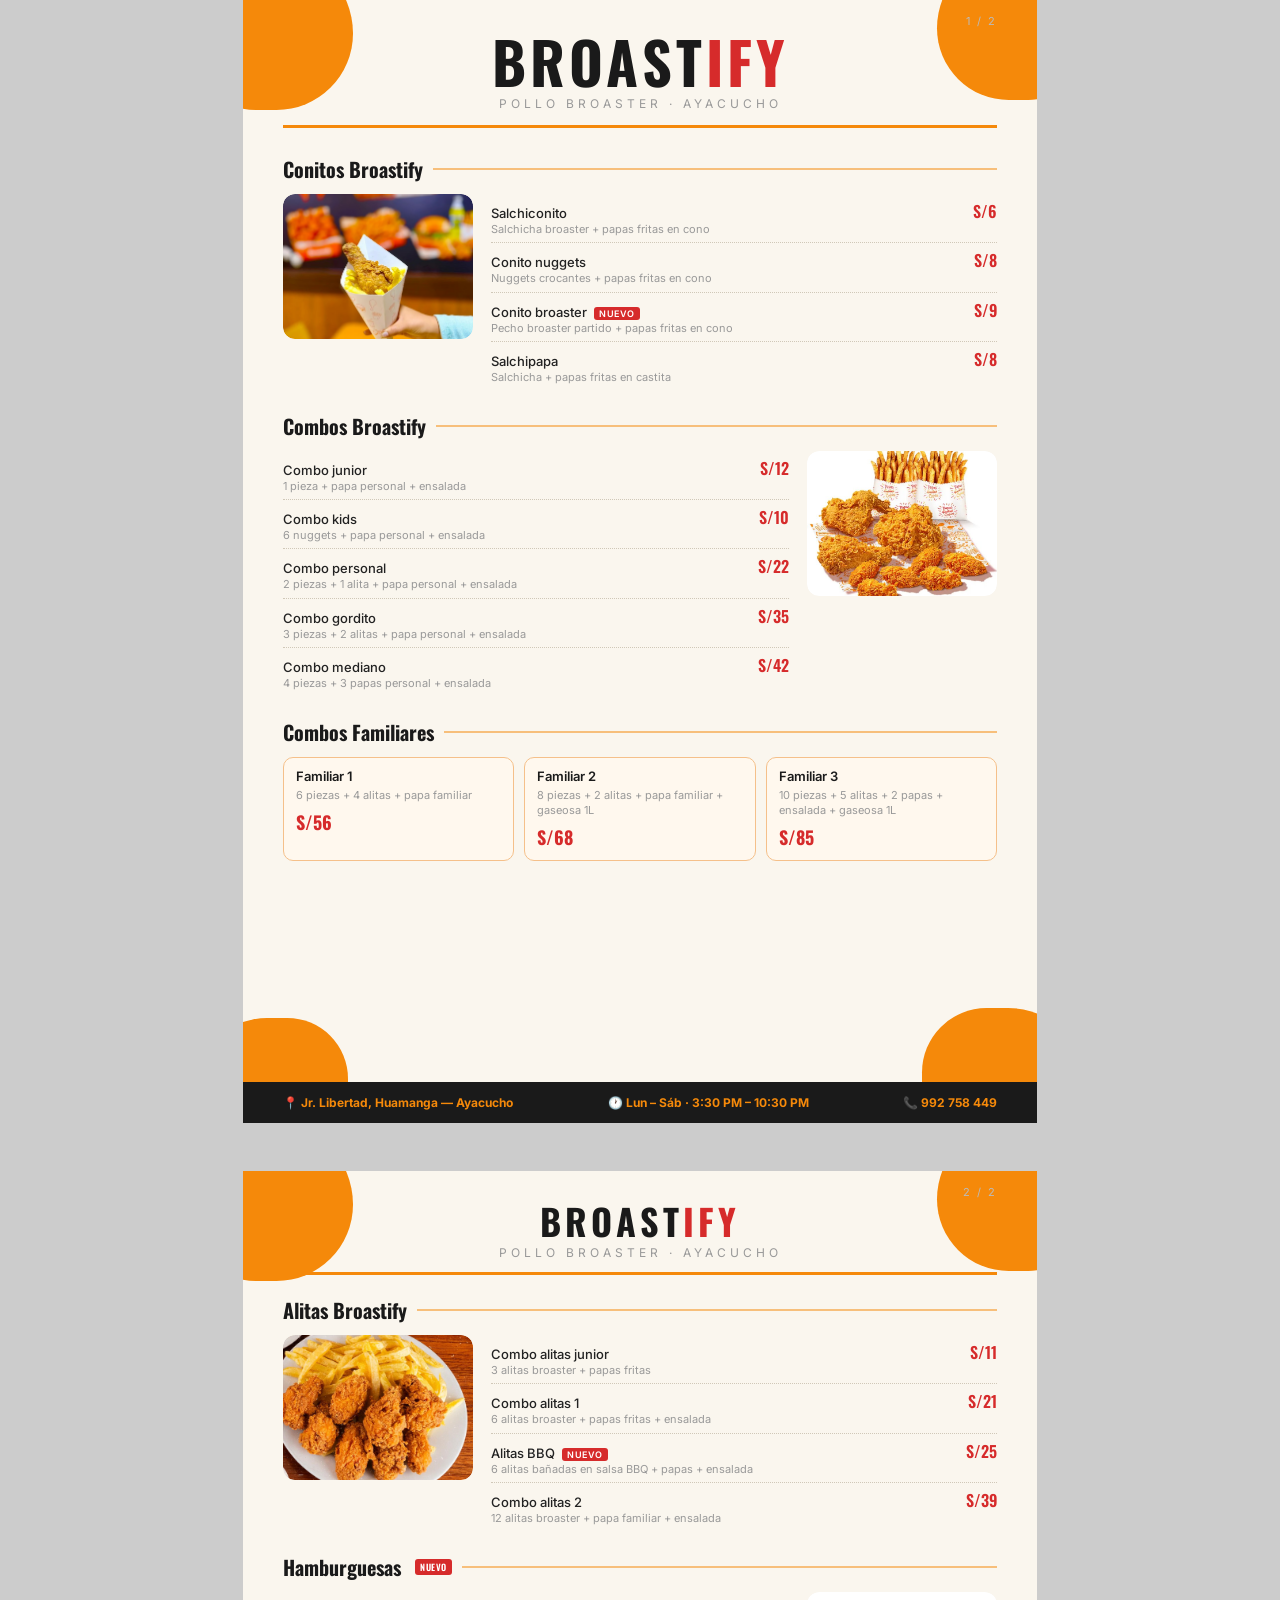
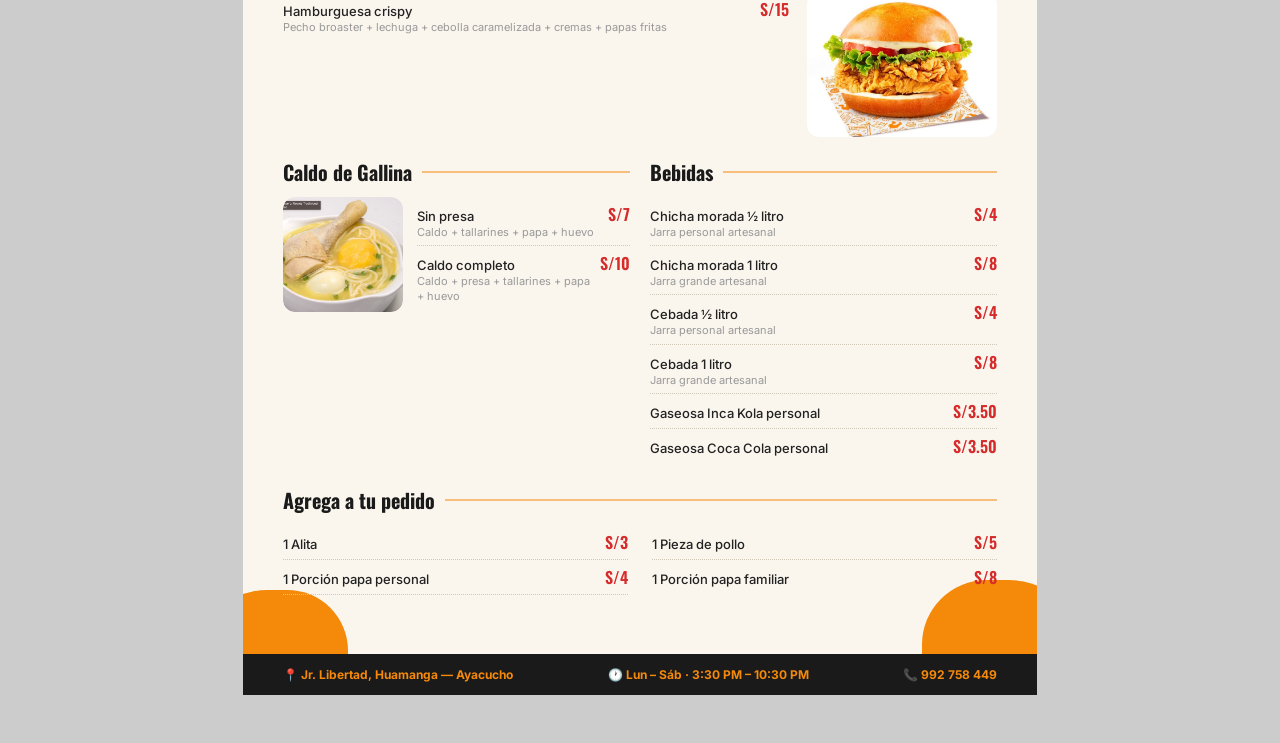
==== index.html @ 9da448c3 "first commit" ====
<!DOCTYPE html>
<html lang="es">
<head>
<meta charset="UTF-8">
<title>Carta Broastify</title>
<link href="https://fonts.googleapis.com/css2?family=Oswald:wght@600;700&family=Inter:wght@400;500;600&display=swap" rel="stylesheet">
<style>
  * { margin: 0; padding: 0; box-sizing: border-box; }
  body { background: #ccc; font-family: 'Inter', sans-serif; }
  .page { width: 794px; min-height: 1123px; margin: 0 auto 48px; background: #faf6ee; position: relative; overflow: hidden; page-break-after: always; }
  .blob { position: absolute; background: #F5890A; z-index: 0; }
  .blob-tl { top: -50px; left: -50px; width: 160px; height: 160px; border-radius: 40% 60% 55% 45%; }
  .blob-tr { top: -50px; right: -50px; width: 150px; height: 150px; border-radius: 60% 40% 45% 55%; }
  .blob-bl { bottom: -50px; left: -50px; width: 155px; height: 155px; border-radius: 55% 45% 40% 60%; }
  .blob-br { bottom: -50px; right: -50px; width: 165px; height: 165px; border-radius: 45% 55% 60% 40%; }
  .content { position: relative; z-index: 1; padding: 32px 40px 80px; }
  .header { text-align: center; margin-bottom: 26px; padding-bottom: 14px; border-bottom: 3px solid #F5890A; }
  .logo { font-family: 'Oswald', sans-serif; font-size: 58px; font-weight: 700; color: #1a1a1a; letter-spacing: 4px; line-height: 1; }
  .logo span { color: #D62B2B; }
  .tagline { font-size: 12px; color: #999; letter-spacing: 4px; text-transform: uppercase; margin-top: 6px; }
  .section-block { margin-bottom: 20px; }
  .section-title { font-family: 'Oswald', sans-serif; font-size: 20px; font-weight: 700; color: #1a1a1a; margin-bottom: 10px; display: flex; align-items: center; gap: 10px; }
  .section-title::after { content: ''; flex: 1; height: 2px; background: #F5890A; opacity: 0.5; }
  .section-inner { display: flex; gap: 18px; align-items: flex-start; }
  .section-inner.reverse { flex-direction: row-reverse; }
  .photo-box { width: 190px; flex-shrink: 0; height: 145px; border-radius: 12px; overflow: hidden; }
  .photo-box img { width: 100%; height: 100%; object-fit: cover; border-radius: 12px; }
  .items-list { flex: 1; }
  .item { display: flex; justify-content: space-between; align-items: baseline; padding: 5px 0; border-bottom: 1px dotted #d0c8b8; gap: 8px; }
  .item:last-child { border-bottom: none; }
  .item-info { flex: 1; }
  .item-name { font-size: 13px; font-weight: 500; color: #222; }
  .item-desc { font-size: 11px; color: #999; margin-top: 1px; line-height: 1.4; }
  .item-price { font-family: 'Oswald', sans-serif; font-size: 16px; font-weight: 600; color: #D62B2B; white-space: nowrap; }
  .badge { background: #D62B2B; color: #fff; font-size: 9px; font-weight: 600; padding: 1px 5px; border-radius: 3px; letter-spacing: 0.5px; vertical-align: middle; margin-left: 4px; }
  .fam-grid { display: grid; grid-template-columns: 1fr 1fr 1fr; gap: 10px; margin-top: 4px; }
  .fam-card { background: #fff8ee; border: 1.5px solid #f5c08a; border-radius: 10px; padding: 10px 12px; }
  .fam-card .item-name { font-size: 13px; font-weight: 600; color: #1a1a1a; }
  .fam-card .item-desc { font-size: 11px; color: #999; margin: 4px 0 6px; line-height: 1.4; }
  .fam-card .item-price { font-family: 'Oswald', sans-serif; font-size: 18px; font-weight: 700; color: #D62B2B; }
  .two-col { display: grid; grid-template-columns: 1fr 1fr; gap: 20px; margin-bottom: 22px; }
  .extras-grid { display: grid; grid-template-columns: repeat(2, 1fr); gap: 0 24px; }
  .footer { position: absolute; bottom: 0; left: 0; right: 0; background: #1a1a1a; padding: 13px 40px; display: flex; justify-content: space-between; align-items: center; z-index: 2; }
  .footer span { font-size: 12px; color: #aaa; }
  .footer strong { color: #F5890A; }
  .page-num { position: absolute; top: 14px; right: 40px; font-size: 11px; color: #bbb; letter-spacing: 2px; z-index: 2; }
  .mini-header { text-align: center; margin-bottom: 20px; padding-bottom: 12px; border-bottom: 3px solid #F5890A; }
  .mini-header .logo { font-size: 36px; }
  @media print {
    body { background: none; }
    .page { margin: 0; page-break-after: always; -webkit-print-color-adjust: exact; print-color-adjust: exact; }
  }
</style>
</head>
<body>

<!-- PÁGINA 1 -->
<div class="page">
  <div class="blob blob-tl"></div><div class="blob blob-tr"></div>
  <div class="blob blob-bl"></div><div class="blob blob-br"></div>
  <div class="page-num">1 / 2</div>
  <div class="content">
    <div class="header">
      <div class="logo">BROAST<span>IFY</span></div>
      <div class="tagline">Pollo broaster · Ayacucho</div>
    </div>

    <!-- Conitos -->
    <div class="section-block">
      <div class="section-title">Conitos Broastify</div>
      <div class="section-inner">
        <div class="photo-box"><img src="[data-uri]" alt="Conito broaster"></div>
        <div class="items-list">
          <div class="item"><div class="item-info"><div class="item-name">Salchiconito</div><div class="item-desc">Salchicha broaster + papas fritas en cono</div></div><div class="item-price">S/6</div></div>
          <div class="item"><div class="item-info"><div class="item-name">Conito nuggets</div><div class="item-desc">Nuggets crocantes + papas fritas en cono</div></div><div class="item-price">S/8</div></div>
          <div class="item"><div class="item-info"><div class="item-name">Conito broaster <span class="badge">NUEVO</span></div><div class="item-desc">Pecho broaster partido + papas fritas en cono</div></div><div class="item-price">S/9</div></div>
          <div class="item"><div class="item-info"><div class="item-name">Salchipapa</div><div class="item-desc">Salchicha + papas fritas en castita</div></div><div class="item-price">S/8</div></div>
        </div>
      </div>
    </div>

    <!-- Combos -->
    <div class="section-block">
      <div class="section-title">Combos Broastify</div>
      <div class="section-inner reverse">
        <div class="photo-box"><img src="[data-uri]" alt="Combos broastify"></div>
        <div class="items-list">
          <div class="item"><div class="item-info"><div class="item-name">Combo junior</div><div class="item-desc">1 pieza + papa personal + ensalada</div></div><div class="item-price">S/12</div></div>
          <div class="item"><div class="item-info"><div class="item-name">Combo kids</div><div class="item-desc">6 nuggets + papa personal + ensalada</div></div><div class="item-price">S/10</div></div>
          <div class="item"><div class="item-info"><div class="item-name">Combo personal</div><div class="item-desc">2 piezas + 1 alita + papa personal + ensalada</div></div><div class="item-price">S/22</div></div>
          <div class="item"><div class="item-info"><div class="item-name">Combo gordito</div><div class="item-desc">3 piezas + 2 alitas + papa personal + ensalada</div></div><div class="item-price">S/35</div></div>
          <div class="item"><div class="item-info"><div class="item-name">Combo mediano</div><div class="item-desc">4 piezas + 3 papas personal + ensalada</div></div><div class="item-price">S/42</div></div>
        </div>
      </div>
    </div>

    <!-- Familiares -->
    <div class="section-block">
      <div class="section-title">Combos Familiares</div>
      <div class="fam-grid">
        <div class="fam-card"><div class="item-name">Familiar 1</div><div class="item-desc">6 piezas + 4 alitas + papa familiar</div><div class="item-price">S/56</div></div>
        <div class="fam-card"><div class="item-name">Familiar 2</div><div class="item-desc">8 piezas + 2 alitas + papa familiar + gaseosa 1L</div><div class="item-price">S/68</div></div>
        <div class="fam-card"><div class="item-name">Familiar 3</div><div class="item-desc">10 piezas + 5 alitas + 2 papas + ensalada + gaseosa 1L</div><div class="item-price">S/85</div></div>
      </div>
    </div>

  </div>
  <div class="footer">
    <span>📍 <strong>Jr. Libertad, Huamanga — Ayacucho</strong></span>
    <span>🕐 <strong>Lun – Sáb · 3:30 PM – 10:30 PM</strong></span>
    <span>📞 <strong>992 758 449</strong></span>
  </div>
</div>

<!-- PÁGINA 2 -->
<div class="page">
  <div class="blob blob-tl"></div><div class="blob blob-tr"></div>
  <div class="blob blob-bl"></div><div class="blob blob-br"></div>
  <div class="page-num">2 / 2</div>
  <div class="content">
    <div class="mini-header">
      <div class="logo">BROAST<span>IFY</span></div>
      <div class="tagline">Pollo broaster · Ayacucho</div>
    </div>

    <!-- Alitas -->
    <div class="section-block">
      <div class="section-title">Alitas Broastify</div>
      <div class="section-inner">
        <div class="photo-box"><img src="[data-uri]" alt="Alitas broastify"></div>
        <div class="items-list">
          <div class="item"><div class="item-info"><div class="item-name">Combo alitas junior</div><div class="item-desc">3 alitas broaster + papas fritas</div></div><div class="item-price">S/11</div></div>
          <div class="item"><div class="item-info"><div class="item-name">Combo alitas 1</div><div class="item-desc">6 alitas broaster + papas fritas + ensalada</div></div><div class="item-price">S/21</div></div>
          <div class="item"><div class="item-info"><div class="item-name">Alitas BBQ <span class="badge">NUEVO</span></div><div class="item-desc">6 alitas bañadas en salsa BBQ + papas + ensalada</div></div><div class="item-price">S/25</div></div>
          <div class="item"><div class="item-info"><div class="item-name">Combo alitas 2</div><div class="item-desc">12 alitas broaster + papa familiar + ensalada</div></div><div class="item-price">S/39</div></div>
        </div>
      </div>
    </div>

    <!-- Hamburguesa -->
    <div class="section-block">
      <div class="section-title">Hamburguesas <span class="badge">NUEVO</span></div>
      <div class="section-inner reverse">
        <div class="photo-box"><img src="[data-uri]" alt="Hamburguesa crispy"></div>
        <div class="items-list">
          <div class="item"><div class="item-info"><div class="item-name">Hamburguesa crispy</div><div class="item-desc">Pecho broaster + lechuga + cebolla caramelizada + cremas + papas fritas</div></div><div class="item-price">S/15</div></div>
        </div>
      </div>
    </div>

    <!-- Caldo y Bebidas -->
    <div class="two-col">
      <div>
        <div class="section-title">Caldo de Gallina</div>
        <div class="section-inner" style="gap:14px;">
          <div class="photo-box" style="width:120px; height:115px;"><img src="[data-uri]" alt="Caldo de gallina"></div>
          <div class="items-list">
            <div class="item"><div class="item-info"><div class="item-name">Sin presa</div><div class="item-desc">Caldo + tallarines + papa + huevo</div></div><div class="item-price">S/7</div></div>
            <div class="item"><div class="item-info"><div class="item-name">Caldo completo</div><div class="item-desc">Caldo + presa + tallarines + papa + huevo</div></div><div class="item-price">S/10</div></div>
          </div>
        </div>
      </div>
      <div>
        <div class="section-title">Bebidas</div>
        <div class="item"><div class="item-info"><div class="item-name">Chicha morada ½ litro</div><div class="item-desc">Jarra personal artesanal</div></div><div class="item-price">S/4</div></div>
        <div class="item"><div class="item-info"><div class="item-name">Chicha morada 1 litro</div><div class="item-desc">Jarra grande artesanal</div></div><div class="item-price">S/8</div></div>
        <div class="item"><div class="item-info"><div class="item-name">Cebada ½ litro</div><div class="item-desc">Jarra personal artesanal</div></div><div class="item-price">S/4</div></div>
        <div class="item"><div class="item-info"><div class="item-name">Cebada 1 litro</div><div class="item-desc">Jarra grande artesanal</div></div><div class="item-price">S/8</div></div>
        <div class="item"><div class="item-info"><div class="item-name">Gaseosa Inca Kola personal</div></div><div class="item-price">S/3.50</div></div>
        <div class="item"><div class="item-info"><div class="item-name">Gaseosa Coca Cola personal</div></div><div class="item-price">S/3.50</div></div>
      </div>
    </div>

    <!-- Agrega a tu pedido -->
    <div class="section-block">
      <div class="section-title">Agrega a tu pedido</div>
      <div class="extras-grid">
        <div class="item"><div class="item-info"><div class="item-name">1 Alita</div></div><div class="item-price">S/3</div></div>
        <div class="item"><div class="item-info"><div class="item-name">1 Pieza de pollo</div></div><div class="item-price">S/5</div></div>
        <div class="item"><div class="item-info"><div class="item-name">1 Porción papa personal</div></div><div class="item-price">S/4</div></div>
        <div class="item"><div class="item-info"><div class="item-name">1 Porción papa familiar</div></div><div class="item-price">S/8</div></div>
      </div>
    </div>

  </div>
  <div class="footer">
    <span>📍 <strong>Jr. Libertad, Huamanga — Ayacucho</strong></span>
    <span>🕐 <strong>Lun – Sáb · 3:30 PM – 10:30 PM</strong></span>
    <span>📞 <strong>992 758 449</strong></span>
  </div>
</div>

</body>
</html>
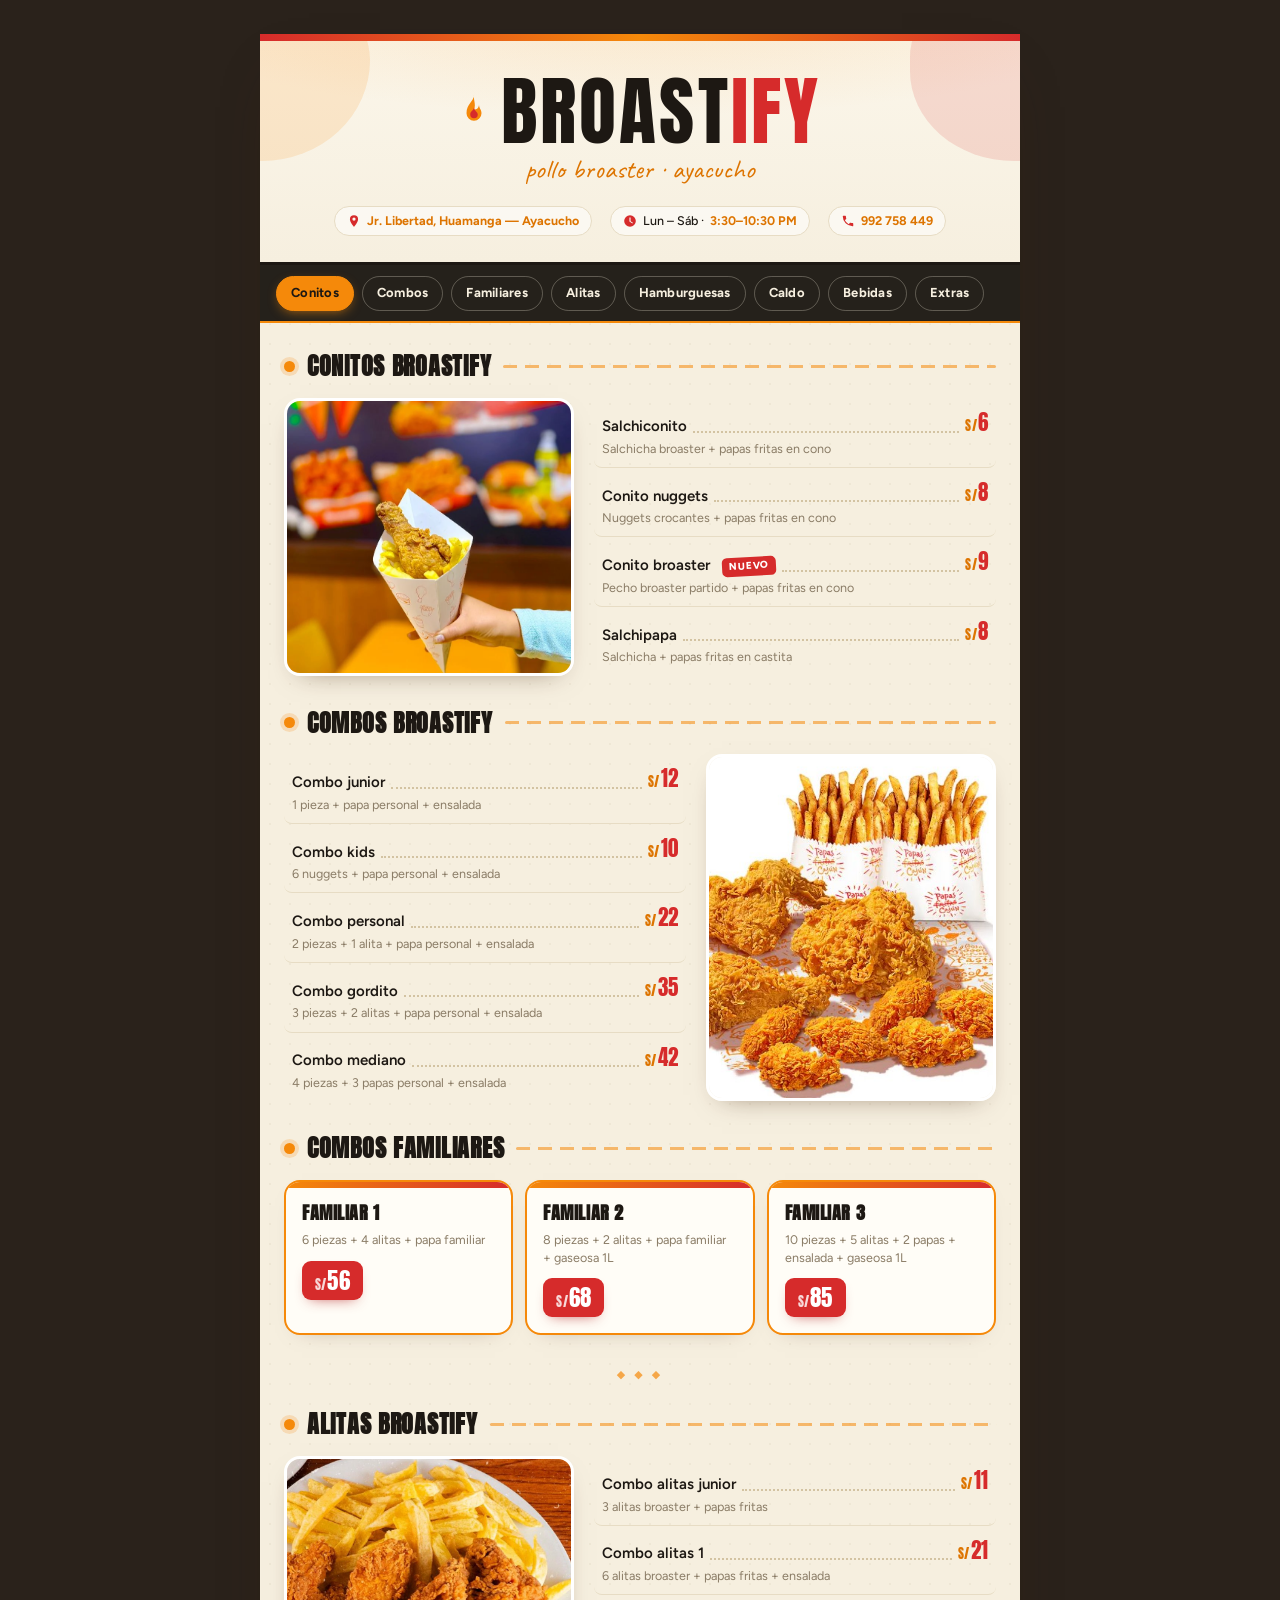
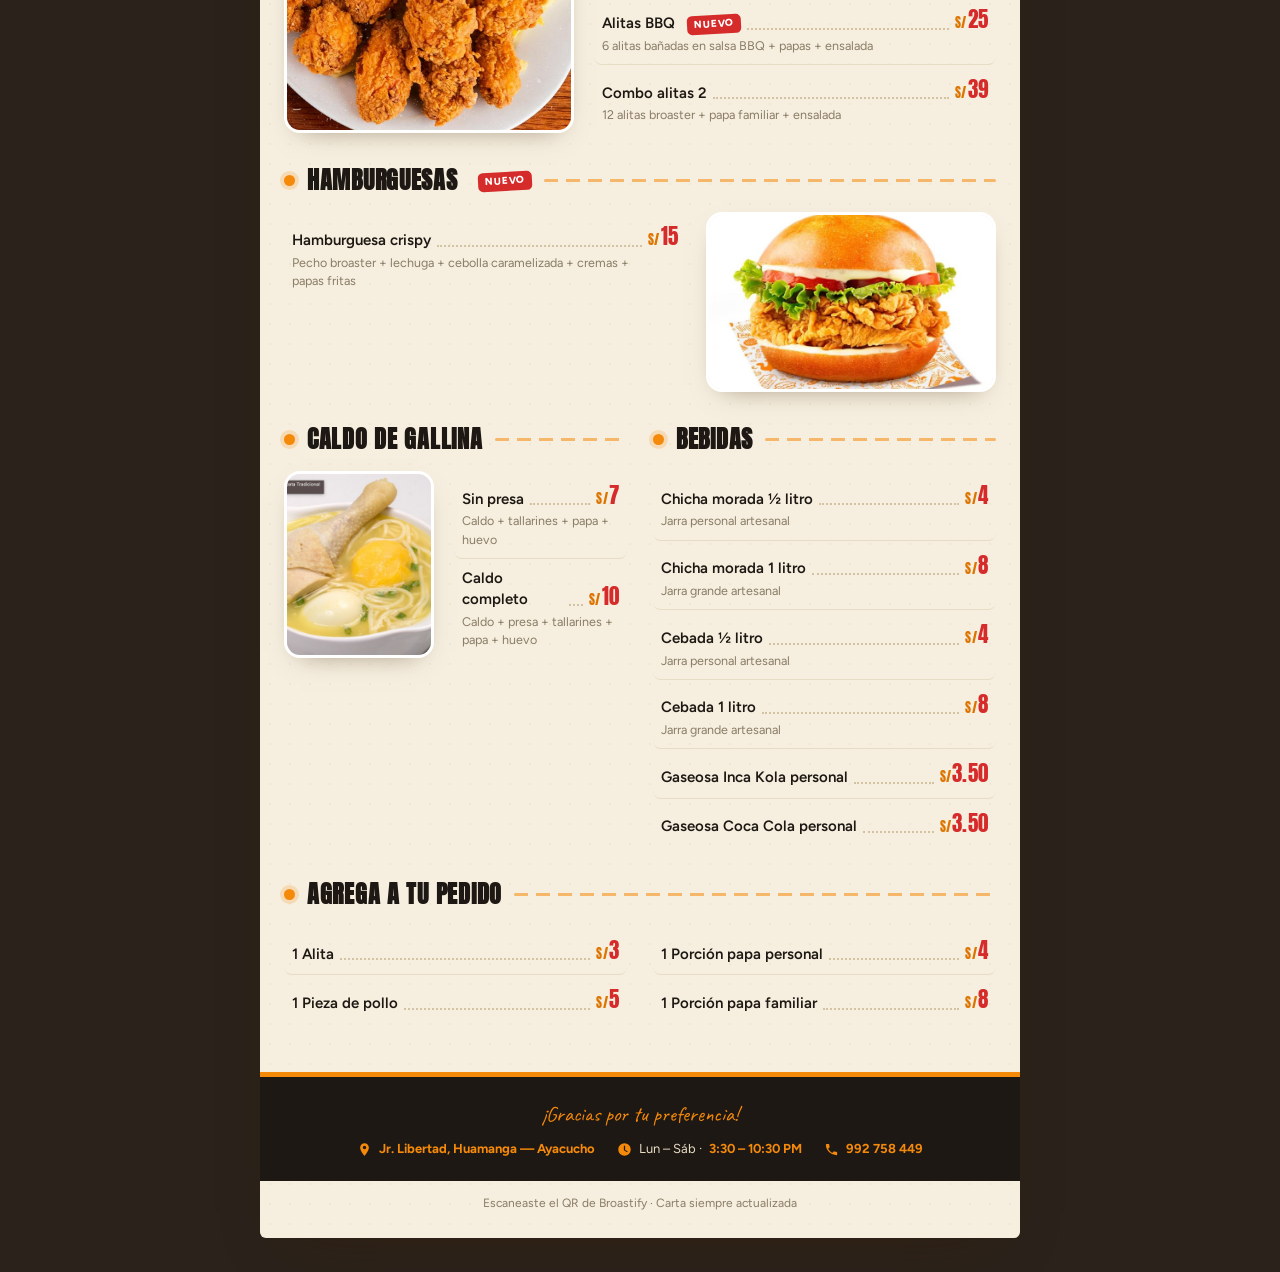
==== commit c3f6756f: "Update" ====
--- a/index.html
+++ b/index.html
@@ -2,193 +2,171 @@
 <html lang="es">
 <head>
 <meta charset="UTF-8">
-<title>Carta Broastify</title>
-<link href="https://fonts.googleapis.com/css2?family=Oswald:wght@600;700&family=Inter:wght@400;500;600&display=swap" rel="stylesheet">
-<style>
-  * { margin: 0; padding: 0; box-sizing: border-box; }
-  body { background: #ccc; font-family: 'Inter', sans-serif; }
-  .page { width: 794px; min-height: 1123px; margin: 0 auto 48px; background: #faf6ee; position: relative; overflow: hidden; page-break-after: always; }
-  .blob { position: absolute; background: #F5890A; z-index: 0; }
-  .blob-tl { top: -50px; left: -50px; width: 160px; height: 160px; border-radius: 40% 60% 55% 45%; }
-  .blob-tr { top: -50px; right: -50px; width: 150px; height: 150px; border-radius: 60% 40% 45% 55%; }
-  .blob-bl { bottom: -50px; left: -50px; width: 155px; height: 155px; border-radius: 55% 45% 40% 60%; }
-  .blob-br { bottom: -50px; right: -50px; width: 165px; height: 165px; border-radius: 45% 55% 60% 40%; }
-  .content { position: relative; z-index: 1; padding: 32px 40px 80px; }
-  .header { text-align: center; margin-bottom: 26px; padding-bottom: 14px; border-bottom: 3px solid #F5890A; }
-  .logo { font-family: 'Oswald', sans-serif; font-size: 58px; font-weight: 700; color: #1a1a1a; letter-spacing: 4px; line-height: 1; }
-  .logo span { color: #D62B2B; }
-  .tagline { font-size: 12px; color: #999; letter-spacing: 4px; text-transform: uppercase; margin-top: 6px; }
-  .section-block { margin-bottom: 20px; }
-  .section-title { font-family: 'Oswald', sans-serif; font-size: 20px; font-weight: 700; color: #1a1a1a; margin-bottom: 10px; display: flex; align-items: center; gap: 10px; }
-  .section-title::after { content: ''; flex: 1; height: 2px; background: #F5890A; opacity: 0.5; }
-  .section-inner { display: flex; gap: 18px; align-items: flex-start; }
-  .section-inner.reverse { flex-direction: row-reverse; }
-  .photo-box { width: 190px; flex-shrink: 0; height: 145px; border-radius: 12px; overflow: hidden; }
-  .photo-box img { width: 100%; height: 100%; object-fit: cover; border-radius: 12px; }
-  .items-list { flex: 1; }
-  .item { display: flex; justify-content: space-between; align-items: baseline; padding: 5px 0; border-bottom: 1px dotted #d0c8b8; gap: 8px; }
-  .item:last-child { border-bottom: none; }
-  .item-info { flex: 1; }
-  .item-name { font-size: 13px; font-weight: 500; color: #222; }
-  .item-desc { font-size: 11px; color: #999; margin-top: 1px; line-height: 1.4; }
-  .item-price { font-family: 'Oswald', sans-serif; font-size: 16px; font-weight: 600; color: #D62B2B; white-space: nowrap; }
-  .badge { background: #D62B2B; color: #fff; font-size: 9px; font-weight: 600; padding: 1px 5px; border-radius: 3px; letter-spacing: 0.5px; vertical-align: middle; margin-left: 4px; }
-  .fam-grid { display: grid; grid-template-columns: 1fr 1fr 1fr; gap: 10px; margin-top: 4px; }
-  .fam-card { background: #fff8ee; border: 1.5px solid #f5c08a; border-radius: 10px; padding: 10px 12px; }
-  .fam-card .item-name { font-size: 13px; font-weight: 600; color: #1a1a1a; }
-  .fam-card .item-desc { font-size: 11px; color: #999; margin: 4px 0 6px; line-height: 1.4; }
-  .fam-card .item-price { font-family: 'Oswald', sans-serif; font-size: 18px; font-weight: 700; color: #D62B2B; }
-  .two-col { display: grid; grid-template-columns: 1fr 1fr; gap: 20px; margin-bottom: 22px; }
-  .extras-grid { display: grid; grid-template-columns: repeat(2, 1fr); gap: 0 24px; }
-  .footer { position: absolute; bottom: 0; left: 0; right: 0; background: #1a1a1a; padding: 13px 40px; display: flex; justify-content: space-between; align-items: center; z-index: 2; }
-  .footer span { font-size: 12px; color: #aaa; }
-  .footer strong { color: #F5890A; }
-  .page-num { position: absolute; top: 14px; right: 40px; font-size: 11px; color: #bbb; letter-spacing: 2px; z-index: 2; }
-  .mini-header { text-align: center; margin-bottom: 20px; padding-bottom: 12px; border-bottom: 3px solid #F5890A; }
-  .mini-header .logo { font-size: 36px; }
-  @media print {
-    body { background: none; }
-    .page { margin: 0; page-break-after: always; -webkit-print-color-adjust: exact; print-color-adjust: exact; }
-  }
-</style>
+<meta name="viewport" content="width=device-width, initial-scale=1">
+<title>Broastify · Carta — Pollo broaster Ayacucho</title>
+<meta name="description" content="Carta de Broastify: pollo broaster, alitas, combos familiares, caldo de gallina y más. Jr. Libertad, Huamanga — Ayacucho.">
+<meta name="theme-color" content="#F5890A">
+<link rel="preconnect" href="https://fonts.googleapis.com">
+<link rel="preconnect" href="https://fonts.gstatic.com" crossorigin>
+<link href="https://fonts.googleapis.com/css2?family=Anton&family=Caveat:wght@600;700&family=Figtree:wght@400;500;600;700;800&display=swap" rel="stylesheet">
+<link rel="stylesheet" href="styles.css">
 </head>
 <body>
+<div class="menu">
 
-<!-- PÁGINA 1 -->
-<div class="page">
-  <div class="blob blob-tl"></div><div class="blob blob-tr"></div>
-  <div class="blob blob-bl"></div><div class="blob blob-br"></div>
-  <div class="page-num">1 / 2</div>
-  <div class="content">
-    <div class="header">
-      <div class="logo">BROAST<span>IFY</span></div>
-      <div class="tagline">Pollo broaster · Ayacucho</div>
+  <!-- masthead -->
+  <header class="masthead">
+    <div class="brandmark">
+      <svg class="flame" viewBox="0 0 24 30" fill="none" aria-hidden="true">
+        <path d="M12 1C12 7 6 8 6 16a6 6 0 0 0 12 0c0-3-2-4-2-7 0 3-2 4-4 4 2-4-1-9 0-12Z" fill="#F5890A"/>
+        <path d="M12 11c0 3-3 3-3 6a3 3 0 0 0 6 0c0-2-3-3-3-6Z" fill="#D62B2B"/>
+      </svg>
+      <div class="logo">BROAST<b>IFY</b></div>
+    </div>
+    <div class="tagline">pollo broaster · ayacucho</div>
+    <div class="meta">
+      <span><svg viewBox="0 0 24 24" fill="currentColor"><path d="M12 2a7 7 0 0 0-7 7c0 5 7 13 7 13s7-8 7-13a7 7 0 0 0-7-7Zm0 9.5A2.5 2.5 0 1 1 12 6a2.5 2.5 0 0 1 0 5.5Z"/></svg><b>Jr. Libertad, Huamanga — Ayacucho</b></span>
+      <span><svg viewBox="0 0 24 24" fill="currentColor"><path d="M12 2a10 10 0 1 0 0 20 10 10 0 0 0 0-20Zm1 10.6 4 2.3-.8 1.4L11 13V6h2v6.6Z"/></svg>Lun – Sáb · <b>3:30–10:30 PM</b></span>
+      <span><svg viewBox="0 0 24 24" fill="currentColor"><path d="M6.6 10.8a15 15 0 0 0 6.6 6.6l2.2-2.2c.3-.3.7-.4 1-.2 1.2.4 2.4.6 3.6.6.6 0 1 .4 1 1V20c0 .6-.4 1-1 1A17 17 0 0 1 3 4c0-.6.4-1 1-1h3.4c.6 0 1 .4 1 1 0 1.3.2 2.5.6 3.6.1.4 0 .8-.3 1l-2.1 2.2Z"/></svg><b>992 758 449</b></span>
+    </div>
+  </header>
+
+  <!-- chip nav (screen only) -->
+  <nav class="chips" aria-label="Categorías">
+    <a href="#conitos">Conitos</a>
+    <a href="#combos">Combos</a>
+    <a href="#familiares">Familiares</a>
+    <a href="#alitas">Alitas</a>
+    <a href="#hamburguesas">Hamburguesas</a>
+    <a href="#caldo">Caldo</a>
+    <a href="#bebidas">Bebidas</a>
+    <a href="#extras">Extras</a>
+  </nav>
+
+  <main>
+
+    <!-- Conitos -->
+    <section class="course" id="conitos">
+      <h2 class="course__title"><span class="dot"></span>Conitos Broastify</h2>
+      <div class="course__body">
+        <div class="photo"><img src="images/conito.jpg" alt="Conito broaster" loading="lazy"></div>
+        <ul class="list">
+          <li class="item"><div class="item__row"><span class="item__name">Salchiconito</span><span class="leader"></span><span class="price"><i>S/</i>6</span></div><p class="item__desc">Salchicha broaster + papas fritas en cono</p></li>
+          <li class="item"><div class="item__row"><span class="item__name">Conito nuggets</span><span class="leader"></span><span class="price"><i>S/</i>8</span></div><p class="item__desc">Nuggets crocantes + papas fritas en cono</p></li>
+          <li class="item"><div class="item__row"><span class="item__name">Conito broaster <span class="new">Nuevo</span></span><span class="leader"></span><span class="price"><i>S/</i>9</span></div><p class="item__desc">Pecho broaster partido + papas fritas en cono</p></li>
+          <li class="item"><div class="item__row"><span class="item__name">Salchipapa</span><span class="leader"></span><span class="price"><i>S/</i>8</span></div><p class="item__desc">Salchicha + papas fritas en castita</p></li>
+        </ul>
+      </div>
+    </section>
+
+    <!-- Combos -->
+    <section class="course course--rev" id="combos">
+      <h2 class="course__title"><span class="dot"></span>Combos Broastify</h2>
+      <div class="course__body">
+        <div class="photo"><img src="images/combos.jpg" alt="Combos Broastify" loading="lazy"></div>
+        <ul class="list">
+          <li class="item"><div class="item__row"><span class="item__name">Combo junior</span><span class="leader"></span><span class="price"><i>S/</i>12</span></div><p class="item__desc">1 pieza + papa personal + ensalada</p></li>
+          <li class="item"><div class="item__row"><span class="item__name">Combo kids</span><span class="leader"></span><span class="price"><i>S/</i>10</span></div><p class="item__desc">6 nuggets + papa personal + ensalada</p></li>
+          <li class="item"><div class="item__row"><span class="item__name">Combo personal</span><span class="leader"></span><span class="price"><i>S/</i>22</span></div><p class="item__desc">2 piezas + 1 alita + papa personal + ensalada</p></li>
+          <li class="item"><div class="item__row"><span class="item__name">Combo gordito</span><span class="leader"></span><span class="price"><i>S/</i>35</span></div><p class="item__desc">3 piezas + 2 alitas + papa personal + ensalada</p></li>
+          <li class="item"><div class="item__row"><span class="item__name">Combo mediano</span><span class="leader"></span><span class="price"><i>S/</i>42</span></div><p class="item__desc">4 piezas + 3 papas personal + ensalada</p></li>
+        </ul>
+      </div>
+    </section>
+
+    <!-- Familiares -->
+    <section class="course" id="familiares">
+      <h2 class="course__title"><span class="dot"></span>Combos Familiares</h2>
+      <div class="fam">
+        <div class="fam-card"><h3>Familiar 1</h3><p>6 piezas + 4 alitas + papa familiar</p><span class="price"><i>S/</i>56</span></div>
+        <div class="fam-card"><h3>Familiar 2</h3><p>8 piezas + 2 alitas + papa familiar + gaseosa 1L</p><span class="price"><i>S/</i>68</span></div>
+        <div class="fam-card"><h3>Familiar 3</h3><p>10 piezas + 5 alitas + 2 papas + ensalada + gaseosa 1L</p><span class="price"><i>S/</i>85</span></div>
+      </div>
+    </section>
+
+    <div class="page-break"></div>
+
+    <!-- Alitas -->
+    <section class="course" id="alitas">
+      <h2 class="course__title"><span class="dot"></span>Alitas Broastify</h2>
+      <div class="course__body">
+        <div class="photo"><img src="images/alitas.jpg" alt="Alitas Broastify" loading="lazy"></div>
+        <ul class="list">
+          <li class="item"><div class="item__row"><span class="item__name">Combo alitas junior</span><span class="leader"></span><span class="price"><i>S/</i>11</span></div><p class="item__desc">3 alitas broaster + papas fritas</p></li>
+          <li class="item"><div class="item__row"><span class="item__name">Combo alitas 1</span><span class="leader"></span><span class="price"><i>S/</i>21</span></div><p class="item__desc">6 alitas broaster + papas fritas + ensalada</p></li>
+          <li class="item"><div class="item__row"><span class="item__name">Alitas BBQ <span class="new">Nuevo</span></span><span class="leader"></span><span class="price"><i>S/</i>25</span></div><p class="item__desc">6 alitas bañadas en salsa BBQ + papas + ensalada</p></li>
+          <li class="item"><div class="item__row"><span class="item__name">Combo alitas 2</span><span class="leader"></span><span class="price"><i>S/</i>39</span></div><p class="item__desc">12 alitas broaster + papa familiar + ensalada</p></li>
+        </ul>
+      </div>
+    </section>
+
+    <!-- Hamburguesa -->
+    <section class="course course--rev" id="hamburguesas">
+      <h2 class="course__title"><span class="dot"></span>Hamburguesas <span class="new">Nuevo</span></h2>
+      <div class="course__body">
+        <div class="photo"><img src="images/hamburguesa.jpg" alt="Hamburguesa crispy" loading="lazy"></div>
+        <ul class="list">
+          <li class="item"><div class="item__row"><span class="item__name">Hamburguesa crispy</span><span class="leader"></span><span class="price"><i>S/</i>15</span></div><p class="item__desc">Pecho broaster + lechuga + cebolla caramelizada + cremas + papas fritas</p></li>
+        </ul>
+      </div>
+    </section>
+
+    <!-- Caldo + Bebidas -->
+    <div class="split">
+      <section class="course" id="caldo">
+        <h2 class="course__title"><span class="dot"></span>Caldo de Gallina</h2>
+        <div class="course__body">
+          <div class="photo"><img src="images/caldo.jpg" alt="Caldo de gallina" loading="lazy"></div>
+          <ul class="list">
+            <li class="item"><div class="item__row"><span class="item__name">Sin presa</span><span class="leader"></span><span class="price"><i>S/</i>7</span></div><p class="item__desc">Caldo + tallarines + papa + huevo</p></li>
+            <li class="item"><div class="item__row"><span class="item__name">Caldo completo</span><span class="leader"></span><span class="price"><i>S/</i>10</span></div><p class="item__desc">Caldo + presa + tallarines + papa + huevo</p></li>
+          </ul>
+        </div>
+      </section>
+
+      <section class="course" id="bebidas">
+        <h2 class="course__title"><span class="dot"></span>Bebidas</h2>
+        <ul class="list">
+          <li class="item"><div class="item__row"><span class="item__name">Chicha morada ½ litro</span><span class="leader"></span><span class="price"><i>S/</i>4</span></div><p class="item__desc">Jarra personal artesanal</p></li>
+          <li class="item"><div class="item__row"><span class="item__name">Chicha morada 1 litro</span><span class="leader"></span><span class="price"><i>S/</i>8</span></div><p class="item__desc">Jarra grande artesanal</p></li>
+          <li class="item"><div class="item__row"><span class="item__name">Cebada ½ litro</span><span class="leader"></span><span class="price"><i>S/</i>4</span></div><p class="item__desc">Jarra personal artesanal</p></li>
+          <li class="item"><div class="item__row"><span class="item__name">Cebada 1 litro</span><span class="leader"></span><span class="price"><i>S/</i>8</span></div><p class="item__desc">Jarra grande artesanal</p></li>
+          <li class="item"><div class="item__row"><span class="item__name">Gaseosa Inca Kola personal</span><span class="leader"></span><span class="price"><i>S/</i>3.50</span></div></li>
+          <li class="item"><div class="item__row"><span class="item__name">Gaseosa Coca Cola personal</span><span class="leader"></span><span class="price"><i>S/</i>3.50</span></div></li>
+        </ul>
+      </section>
     </div>
 
-    <!-- Conitos -->
-    <div class="section-block">
-      <div class="section-title">Conitos Broastify</div>
-      <div class="section-inner">
-        <div class="photo-box"><img src="[data-uri]" alt="Conito broaster"></div>
-        <div class="items-list">
-          <div class="item"><div class="item-info"><div class="item-name">Salchiconito</div><div class="item-desc">Salchicha broaster + papas fritas en cono</div></div><div class="item-price">S/6</div></div>
-          <div class="item"><div class="item-info"><div class="item-name">Conito nuggets</div><div class="item-desc">Nuggets crocantes + papas fritas en cono</div></div><div class="item-price">S/8</div></div>
-          <div class="item"><div class="item-info"><div class="item-name">Conito broaster <span class="badge">NUEVO</span></div><div class="item-desc">Pecho broaster partido + papas fritas en cono</div></div><div class="item-price">S/9</div></div>
-          <div class="item"><div class="item-info"><div class="item-name">Salchipapa</div><div class="item-desc">Salchicha + papas fritas en castita</div></div><div class="item-price">S/8</div></div>
-        </div>
+    <!-- Extras -->
+    <section class="course" id="extras">
+      <h2 class="course__title"><span class="dot"></span>Agrega a tu pedido</h2>
+      <div class="split">
+        <ul class="list">
+          <li class="item"><div class="item__row"><span class="item__name">1 Alita</span><span class="leader"></span><span class="price"><i>S/</i>3</span></div></li>
+          <li class="item"><div class="item__row"><span class="item__name">1 Pieza de pollo</span><span class="leader"></span><span class="price"><i>S/</i>5</span></div></li>
+        </ul>
+        <ul class="list">
+          <li class="item"><div class="item__row"><span class="item__name">1 Porción papa personal</span><span class="leader"></span><span class="price"><i>S/</i>4</span></div></li>
+          <li class="item"><div class="item__row"><span class="item__name">1 Porción papa familiar</span><span class="leader"></span><span class="price"><i>S/</i>8</span></div></li>
+        </ul>
       </div>
+    </section>
+
+  </main>
+
+  <!-- footer -->
+  <footer class="foot">
+    <div class="sign">¡Gracias por tu preferencia!</div>
+    <div class="row">
+      <span><svg viewBox="0 0 24 24" fill="currentColor"><path d="M12 2a7 7 0 0 0-7 7c0 5 7 13 7 13s7-8 7-13a7 7 0 0 0-7-7Zm0 9.5A2.5 2.5 0 1 1 12 6a2.5 2.5 0 0 1 0 5.5Z"/></svg><b>Jr. Libertad, Huamanga — Ayacucho</b></span>
+      <span><svg viewBox="0 0 24 24" fill="currentColor"><path d="M12 2a10 10 0 1 0 0 20 10 10 0 0 0 0-20Zm1 10.6 4 2.3-.8 1.4L11 13V6h2v6.6Z"/></svg>Lun – Sáb · <b>3:30 – 10:30 PM</b></span>
+      <span><svg viewBox="0 0 24 24" fill="currentColor"><path d="M6.6 10.8a15 15 0 0 0 6.6 6.6l2.2-2.2c.3-.3.7-.4 1-.2 1.2.4 2.4.6 3.6.6.6 0 1 .4 1 1V20c0 .6-.4 1-1 1A17 17 0 0 1 3 4c0-.6.4-1 1-1h3.4c.6 0 1 .4 1 1 0 1.3.2 2.5.6 3.6.1.4 0 .8-.3 1l-2.1 2.2Z"/></svg><b>992 758 449</b></span>
     </div>
+  </footer>
 
-    <!-- Combos -->
-    <div class="section-block">
-      <div class="section-title">Combos Broastify</div>
-      <div class="section-inner reverse">
-        <div class="photo-box"><img src="[data-uri]" alt="Combos broastify"></div>
-        <div class="items-list">
-          <div class="item"><div class="item-info"><div class="item-name">Combo junior</div><div class="item-desc">1 pieza + papa personal + ensalada</div></div><div class="item-price">S/12</div></div>
-          <div class="item"><div class="item-info"><div class="item-name">Combo kids</div><div class="item-desc">6 nuggets + papa personal + ensalada</div></div><div class="item-price">S/10</div></div>
-          <div class="item"><div class="item-info"><div class="item-name">Combo personal</div><div class="item-desc">2 piezas + 1 alita + papa personal + ensalada</div></div><div class="item-price">S/22</div></div>
-          <div class="item"><div class="item-info"><div class="item-name">Combo gordito</div><div class="item-desc">3 piezas + 2 alitas + papa personal + ensalada</div></div><div class="item-price">S/35</div></div>
-          <div class="item"><div class="item-info"><div class="item-name">Combo mediano</div><div class="item-desc">4 piezas + 3 papas personal + ensalada</div></div><div class="item-price">S/42</div></div>
-        </div>
-      </div>
-    </div>
+  <p class="scan-hint">Escaneaste el QR de Broastify · Carta siempre actualizada</p>
 
-    <!-- Familiares -->
-    <div class="section-block">
-      <div class="section-title">Combos Familiares</div>
-      <div class="fam-grid">
-        <div class="fam-card"><div class="item-name">Familiar 1</div><div class="item-desc">6 piezas + 4 alitas + papa familiar</div><div class="item-price">S/56</div></div>
-        <div class="fam-card"><div class="item-name">Familiar 2</div><div class="item-desc">8 piezas + 2 alitas + papa familiar + gaseosa 1L</div><div class="item-price">S/68</div></div>
-        <div class="fam-card"><div class="item-name">Familiar 3</div><div class="item-desc">10 piezas + 5 alitas + 2 papas + ensalada + gaseosa 1L</div><div class="item-price">S/85</div></div>
-      </div>
-    </div>
-
-  </div>
-  <div class="footer">
-    <span>📍 <strong>Jr. Libertad, Huamanga — Ayacucho</strong></span>
-    <span>🕐 <strong>Lun – Sáb · 3:30 PM – 10:30 PM</strong></span>
-    <span>📞 <strong>992 758 449</strong></span>
-  </div>
 </div>
-
-<!-- PÁGINA 2 -->
-<div class="page">
-  <div class="blob blob-tl"></div><div class="blob blob-tr"></div>
-  <div class="blob blob-bl"></div><div class="blob blob-br"></div>
-  <div class="page-num">2 / 2</div>
-  <div class="content">
-    <div class="mini-header">
-      <div class="logo">BROAST<span>IFY</span></div>
-      <div class="tagline">Pollo broaster · Ayacucho</div>
-    </div>
-
-    <!-- Alitas -->
-    <div class="section-block">
-      <div class="section-title">Alitas Broastify</div>
-      <div class="section-inner">
-        <div class="photo-box"><img src="[data-uri]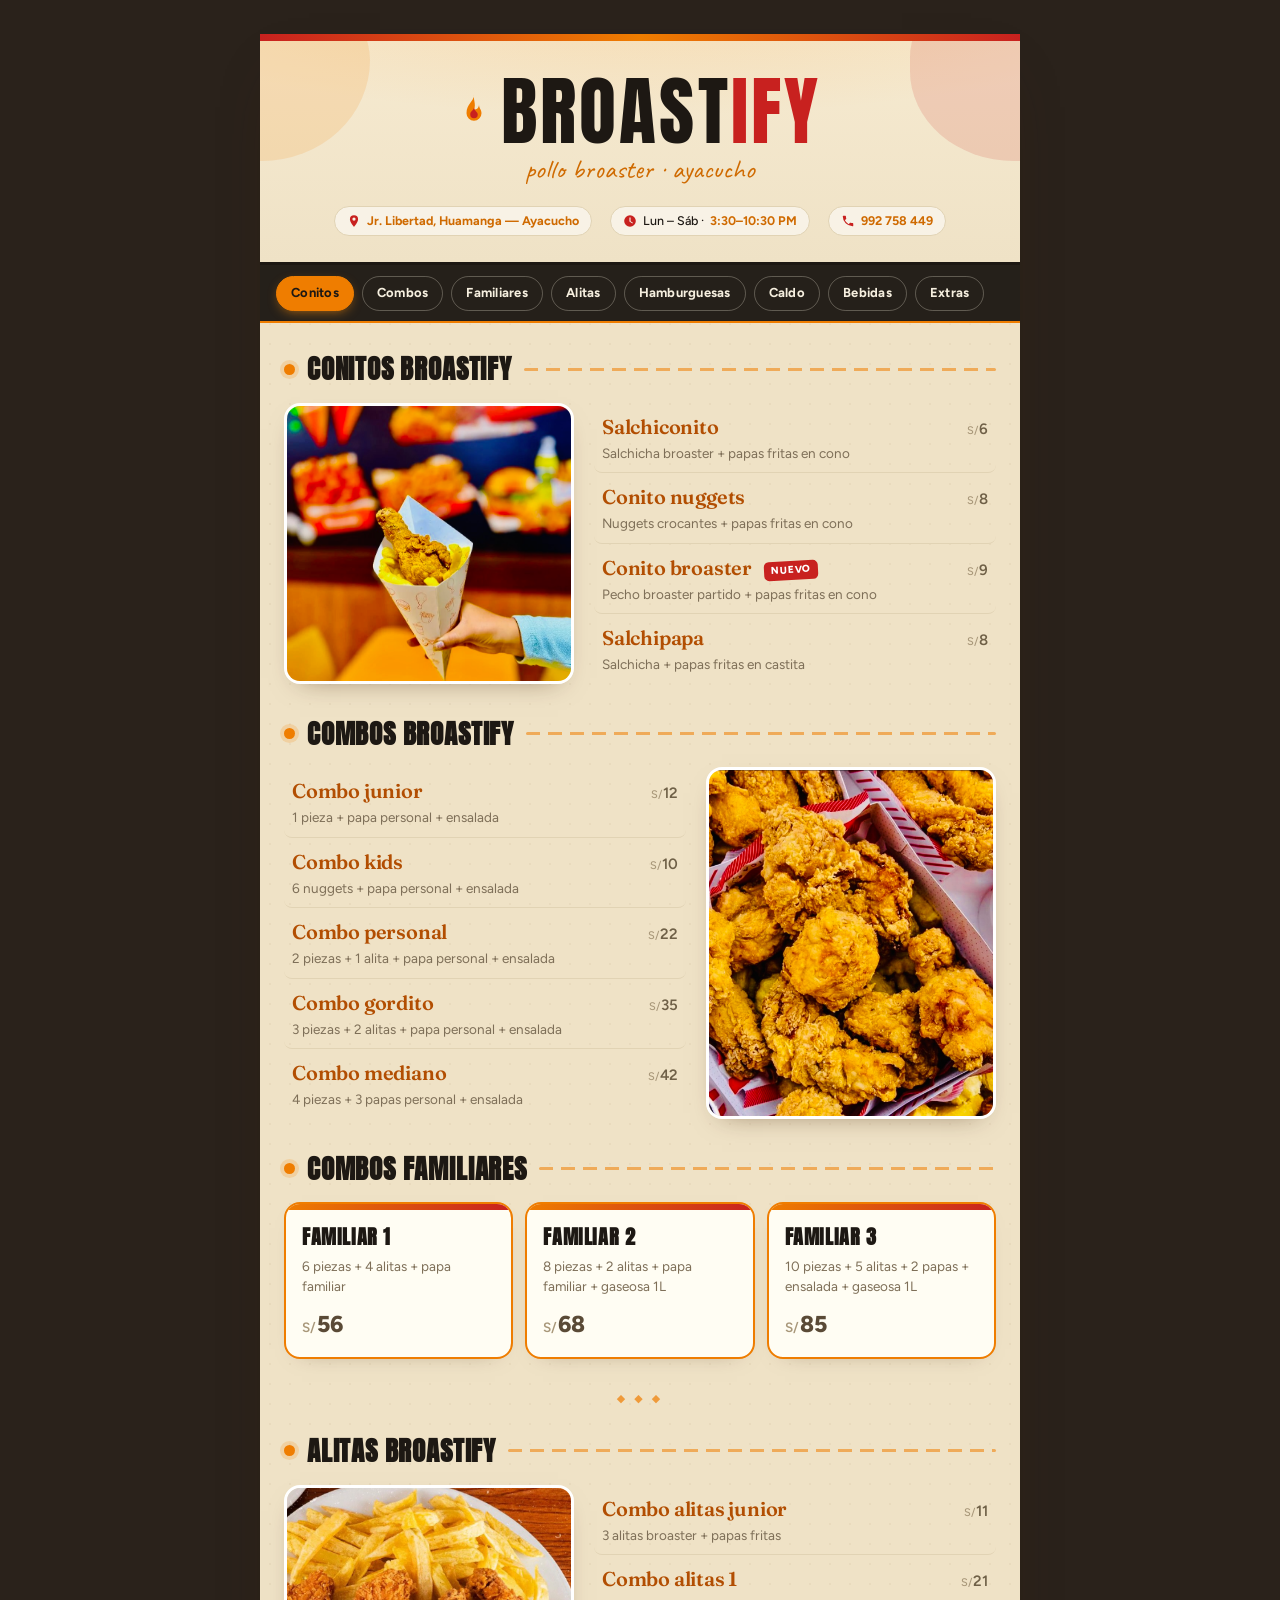
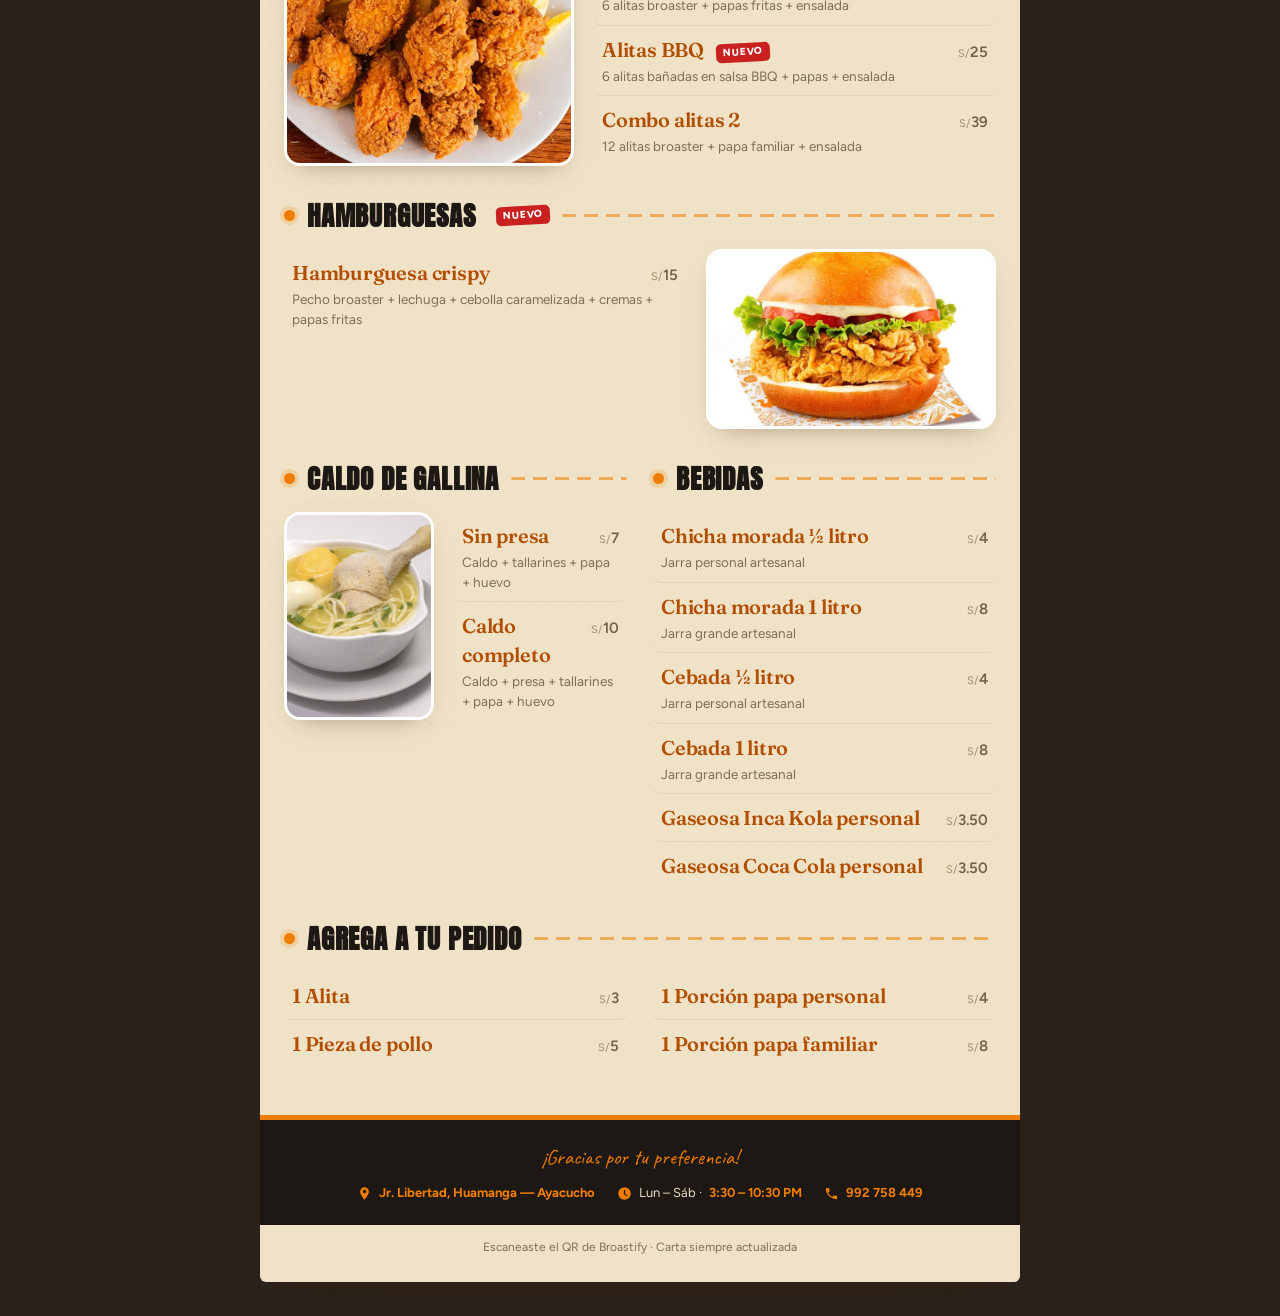
==== commit 11ac03ef: "update" ====
--- a/index.html
+++ b/index.html
@@ -8,7 +8,7 @@
 <meta name="theme-color" content="#F5890A">
 <link rel="preconnect" href="https://fonts.googleapis.com">
 <link rel="preconnect" href="https://fonts.gstatic.com" crossorigin>
-<link href="https://fonts.googleapis.com/css2?family=Anton&family=Caveat:wght@600;700&family=Figtree:wght@400;500;600;700;800&display=swap" rel="stylesheet">
+<link href="https://fonts.googleapis.com/css2?family=Anton&family=Caveat:wght@600;700&family=Figtree:wght@400;500;600;700;800&family=Fraunces:opsz,wght@9..144,500;9..144,600;9..144,700&display=swap" rel="stylesheet">
 <link rel="stylesheet" href="styles.css">
 </head>
 <body>
@@ -18,8 +18,8 @@
   <header class="masthead">
     <div class="brandmark">
       <svg class="flame" viewBox="0 0 24 30" fill="none" aria-hidden="true">
-        <path d="M12 1C12 7 6 8 6 16a6 6 0 0 0 12 0c0-3-2-4-2-7 0 3-2 4-4 4 2-4-1-9 0-12Z" fill="#F5890A"/>
-        <path d="M12 11c0 3-3 3-3 6a3 3 0 0 0 6 0c0-2-3-3-3-6Z" fill="#D62B2B"/>
+        <path d="M12 1C12 7 6 8 6 16a6 6 0 0 0 12 0c0-3-2-4-2-7 0 3-2 4-4 4 2-4-1-9 0-12Z" fill="#ef7d00"/>
+        <path d="M12 11c0 3-3 3-3 6a3 3 0 0 0 6 0c0-2-3-3-3-6Z" fill="#c8211f"/>
       </svg>
       <div class="logo">BROAST<b>IFY</b></div>
     </div>
--- a/styles.css
+++ b/styles.css
@@ -1,15 +1,16 @@
 :root{
-  --paper:#f6efdf;
-  --paper-2:#fbf6ea;
-  --card:#fffdf7;
+  --paper:#efe2c6;
+  --paper-2:#f6ead0;
+  --card:#fffdf3;
   --ink:#1d1813;
-  --ink-soft:#8a7c66;
-  --orange:#F5890A;
-  --orange-deep:#dd7400;
-  --red:#D62B2B;
-  --red-deep:#b21f1f;
+  --ink-soft:#7e6f58;
+  --orange:#ef7d00;
+  --orange-deep:#cf6a00;
+  --name:#b24e02;
+  --red:#c8211f;
+  --red-deep:#a81d1b;
   --leader:#d3c3a2;
-  --hair:#e7dcc4;
+  --hair:#e1d3b4;
   --max:760px;
   --r:16px;
   --shadow:0 24px 60px -28px rgba(60,30,0,.45);
@@ -122,7 +123,7 @@
 .course.is-current{background:rgba(245,137,10,.08);box-shadow:-12px 0 0 0 var(--orange);transition:background .3s ease}
 .course__title{
   font-family:'Anton',sans-serif;
-  font-size:24px;letter-spacing:.03em;text-transform:uppercase;
+  font-size:27px;letter-spacing:.03em;text-transform:uppercase;
   color:var(--ink);display:flex;align-items:center;gap:12px;margin-bottom:14px;
 }
 .course__title .dot{width:11px;height:11px;border-radius:50%;background:var(--orange);flex:none;box-shadow:0 0 0 4px rgba(245,137,10,.2)}
@@ -146,12 +147,12 @@
 .item{padding:9px 8px;border-bottom:1px solid var(--hair);border-radius:8px;transition:background .15s ease}
 .item:last-child{border-bottom:none}
 @media(hover:hover){.item:hover{background:rgba(245,137,10,.07)}}
-.item__row{display:flex;align-items:flex-end;gap:6px}
-.item__name{font-size:15px;font-weight:600;color:var(--ink)}
-.leader{flex:1;border-bottom:2px dotted var(--leader);transform:translateY(-5px);min-width:14px}
-.price{font-family:'Anton',sans-serif;font-size:21px;color:var(--red);letter-spacing:.01em;white-space:nowrap}
-.price i{font-style:normal;font-size:13px;color:var(--orange-deep);margin-right:1px}
-.item__desc{font-size:12.5px;color:var(--ink-soft);margin-top:2px;max-width:46ch}
+.item__row{display:flex;align-items:baseline;justify-content:space-between;gap:14px}
+.item__name{font-family:'Fraunces',Georgia,serif;font-optical-sizing:auto;font-size:20px;font-weight:600;letter-spacing:-.01em;color:var(--name,var(--ink))}
+.leader{display:none}
+.price{font-family:'Figtree',sans-serif;font-weight:600;font-size:15px;color:#6f6047;letter-spacing:0;white-space:nowrap;flex:none}
+.price i{font-style:normal;font-weight:500;font-size:11px;color:#a89779;margin-right:1px}
+.item__desc{font-size:13.5px;color:var(--ink-soft);margin-top:3px;max-width:48ch}
 
 /* familiares cards */
 .fam{display:grid;grid-template-columns:1fr;gap:12px}
@@ -165,12 +166,11 @@
   background:linear-gradient(90deg,var(--orange),var(--red));
   -webkit-print-color-adjust:exact;print-color-adjust:exact}
 @media(hover:hover){.fam-card:hover{transform:translateY(-3px);box-shadow:0 18px 32px -20px rgba(60,30,0,.6)}}
-.fam-card h3{font-family:'Anton',sans-serif;font-size:18px;letter-spacing:.03em;text-transform:uppercase;color:var(--ink)}
-.fam-card p{font-size:12.5px;color:var(--ink-soft);margin:5px 0 12px;line-height:1.4}
-.fam-card .price{display:inline-block;font-size:23px;color:#fff;background:var(--red);
-  padding:3px 13px;border-radius:9px;box-shadow:0 6px 14px -8px rgba(178,31,31,.8);
-  -webkit-print-color-adjust:exact;print-color-adjust:exact}
-.fam-card .price i{color:rgba(255,255,255,.82)}
+.fam-card h3{font-family:'Anton',sans-serif;font-size:20px;letter-spacing:.03em;text-transform:uppercase;color:var(--ink)}
+.fam-card p{font-size:13.5px;color:var(--ink-soft);margin:6px 0 12px;line-height:1.45}
+.fam-card .price{display:inline-block;font-family:'Figtree',sans-serif;font-weight:800;font-size:23px;
+  color:#5a4a36;letter-spacing:0;background:none;padding:0;box-shadow:none}
+.fam-card .price i{font-weight:600;font-size:13.5px;color:#a89779}
 
 /* split two columns (caldo + bebidas / extras) */
 .split{display:grid;grid-template-columns:1fr;gap:26px}
@@ -224,18 +224,22 @@
   .meta{margin-top:9px;gap:4px 10px;font-size:11px}
   .meta span{padding:3px 9px}
   .course{margin-bottom:11px;break-inside:avoid}
-  .course__title{font-size:20px;margin-bottom:8px}
+  .course__title{font-size:22px;margin-bottom:8px}
   .course__body{flex-direction:row;align-items:stretch;gap:14px}
   .course--rev .course__body{flex-direction:row-reverse}
-  .photo{width:185px;height:auto;min-height:118px;align-self:stretch;border-width:2px}
-  .split .photo{width:120px;min-height:100px}
+  .photo{width:180px;height:auto;min-height:116px;align-self:stretch;border-width:2px}
+  .split .photo{width:118px;min-height:98px}
   .item{padding:5px 6px}
-  .item__name{font-size:13.5px}
-  .item__desc{font-size:11px;margin-top:1px}
-  .price{font-size:18px}
+  .item__name{font-size:16.5px}
+  .item__desc{font-size:12px;margin-top:1px}
+  .price{font-size:14.5px}
+  .price i{font-size:10.5px}
+  .fam-card .price{font-size:21px}
+  .fam-card .price i{font-size:13px}
   .fam{grid-template-columns:repeat(3,1fr);gap:10px}
   .fam-card{padding:13px 13px 12px}
-  .fam-card .price{font-size:20px}
+  .fam-card h3{font-size:18px}
+  .fam-card p{font-size:12px}
   .split{grid-template-columns:1fr 1fr;gap:16px}
   .item,.fam-card{break-inside:avoid}
   .item:hover{background:transparent}
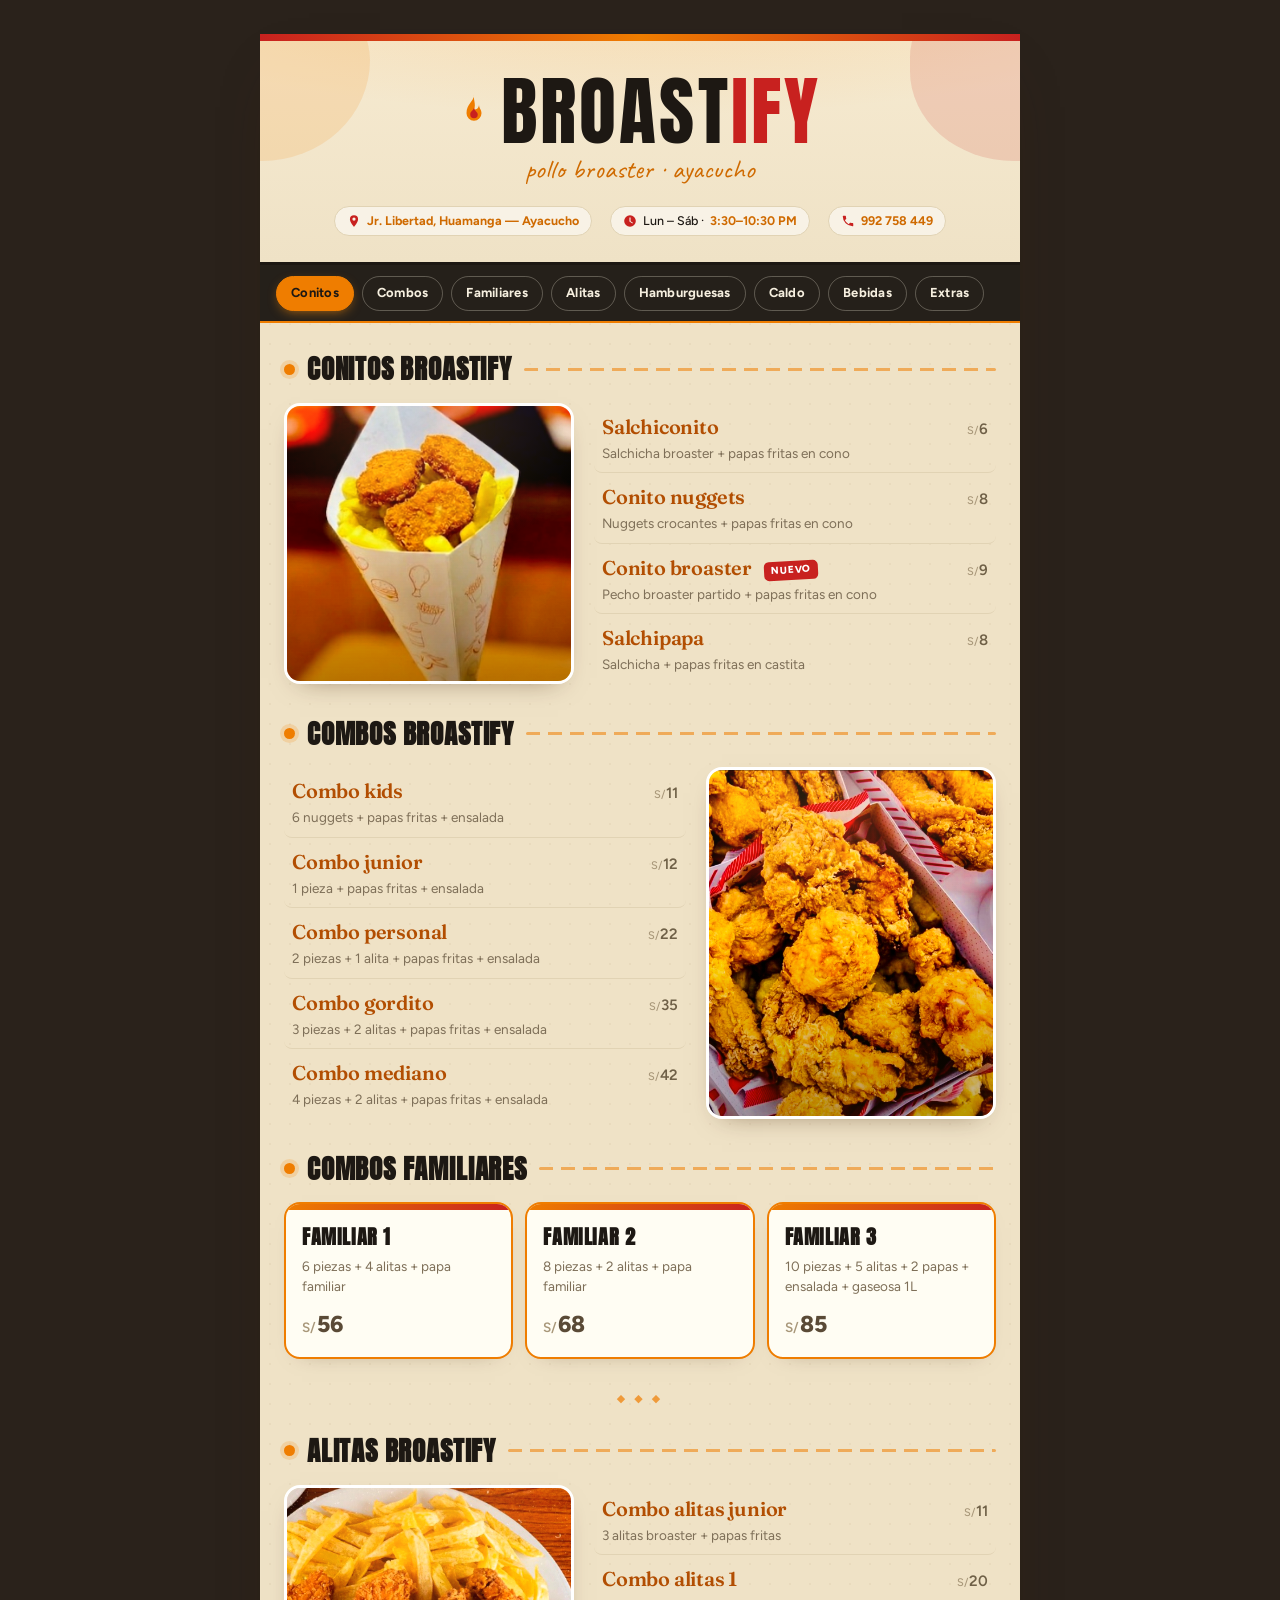
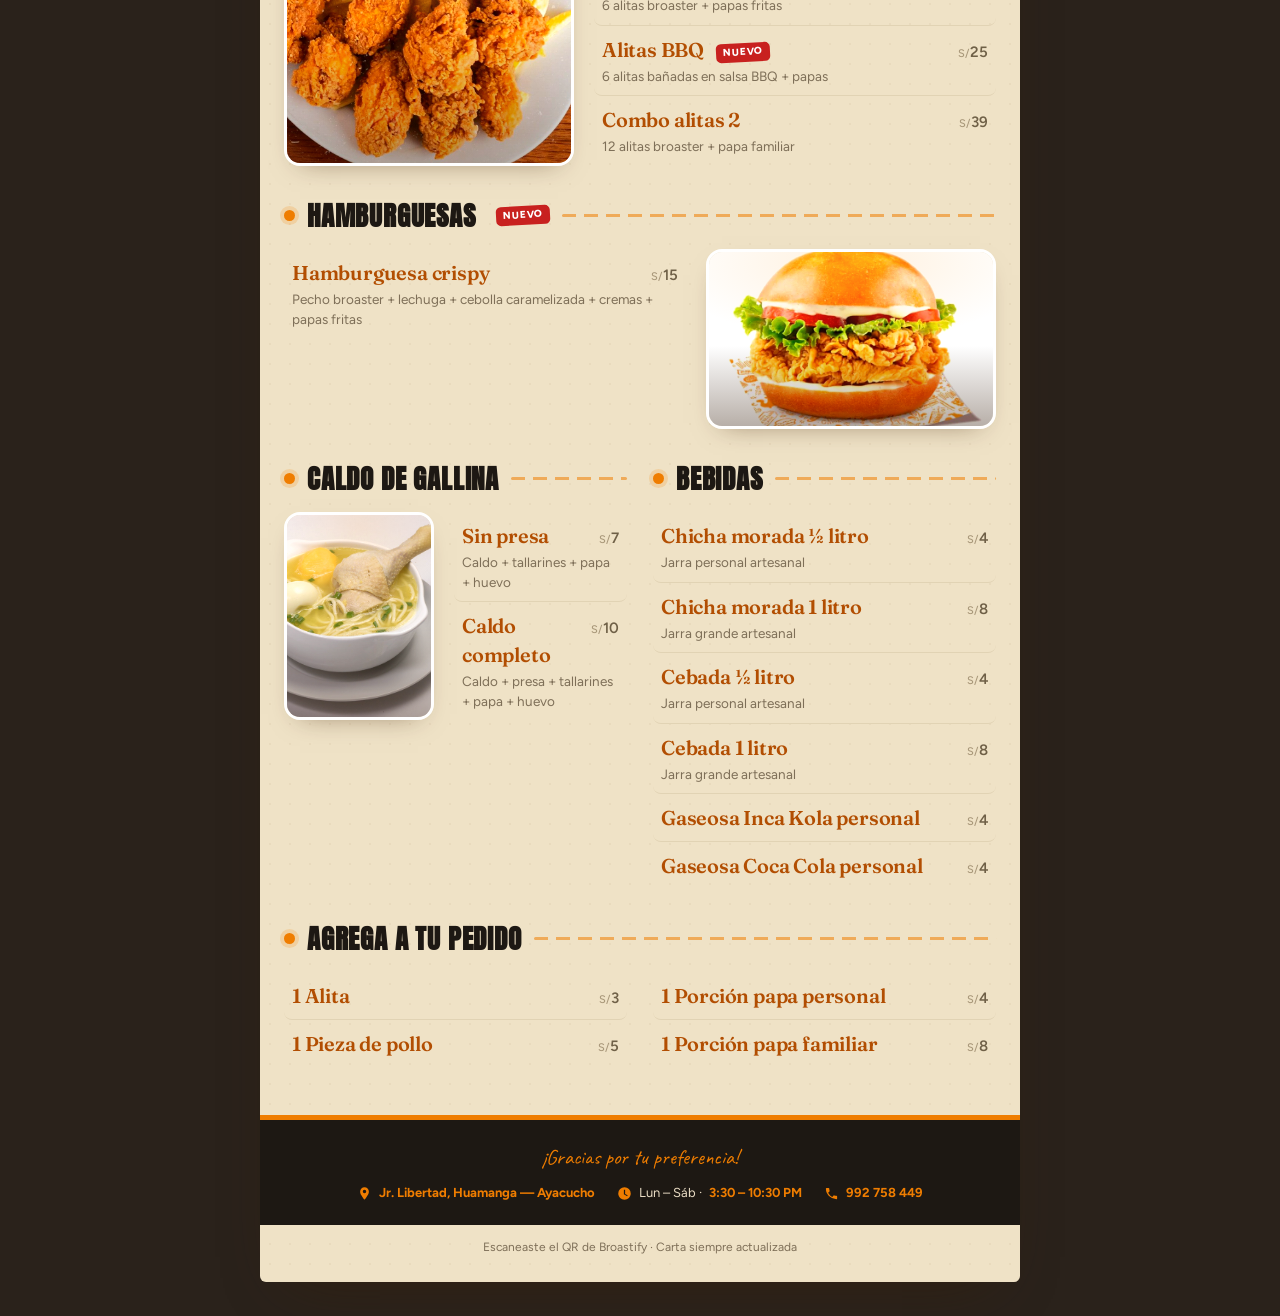
==== commit 8e1389e5: "update" ====
--- a/index.html
+++ b/index.html
@@ -65,11 +65,11 @@
       <div class="course__body">
         <div class="photo"><img src="images/combos.jpg" alt="Combos Broastify" loading="lazy"></div>
         <ul class="list">
-          <li class="item"><div class="item__row"><span class="item__name">Combo junior</span><span class="leader"></span><span class="price"><i>S/</i>12</span></div><p class="item__desc">1 pieza + papa personal + ensalada</p></li>
-          <li class="item"><div class="item__row"><span class="item__name">Combo kids</span><span class="leader"></span><span class="price"><i>S/</i>10</span></div><p class="item__desc">6 nuggets + papa personal + ensalada</p></li>
-          <li class="item"><div class="item__row"><span class="item__name">Combo personal</span><span class="leader"></span><span class="price"><i>S/</i>22</span></div><p class="item__desc">2 piezas + 1 alita + papa personal + ensalada</p></li>
-          <li class="item"><div class="item__row"><span class="item__name">Combo gordito</span><span class="leader"></span><span class="price"><i>S/</i>35</span></div><p class="item__desc">3 piezas + 2 alitas + papa personal + ensalada</p></li>
-          <li class="item"><div class="item__row"><span class="item__name">Combo mediano</span><span class="leader"></span><span class="price"><i>S/</i>42</span></div><p class="item__desc">4 piezas + 3 papas personal + ensalada</p></li>
+          <li class="item"><div class="item__row"><span class="item__name">Combo kids</span><span class="leader"></span><span class="price"><i>S/</i>11</span></div><p class="item__desc">6 nuggets + papas fritas + ensalada</p></li>
+          <li class="item"><div class="item__row"><span class="item__name">Combo junior</span><span class="leader"></span><span class="price"><i>S/</i>12</span></div><p class="item__desc">1 pieza + papas fritas + ensalada</p></li>
+          <li class="item"><div class="item__row"><span class="item__name">Combo personal</span><span class="leader"></span><span class="price"><i>S/</i>22</span></div><p class="item__desc">2 piezas + 1 alita + papas fritas + ensalada</p></li>
+          <li class="item"><div class="item__row"><span class="item__name">Combo gordito</span><span class="leader"></span><span class="price"><i>S/</i>35</span></div><p class="item__desc">3 piezas + 2 alitas + papas fritas + ensalada</p></li>
+          <li class="item"><div class="item__row"><span class="item__name">Combo mediano</span><span class="leader"></span><span class="price"><i>S/</i>42</span></div><p class="item__desc">4 piezas + 2 alitas + papas fritas + ensalada</p></li>
         </ul>
       </div>
     </section>
@@ -79,7 +79,7 @@
       <h2 class="course__title"><span class="dot"></span>Combos Familiares</h2>
       <div class="fam">
         <div class="fam-card"><h3>Familiar 1</h3><p>6 piezas + 4 alitas + papa familiar</p><span class="price"><i>S/</i>56</span></div>
-        <div class="fam-card"><h3>Familiar 2</h3><p>8 piezas + 2 alitas + papa familiar + gaseosa 1L</p><span class="price"><i>S/</i>68</span></div>
+        <div class="fam-card"><h3>Familiar 2</h3><p>8 piezas + 2 alitas + papa familiar</p><span class="price"><i>S/</i>68</span></div>
         <div class="fam-card"><h3>Familiar 3</h3><p>10 piezas + 5 alitas + 2 papas + ensalada + gaseosa 1L</p><span class="price"><i>S/</i>85</span></div>
       </div>
     </section>
@@ -93,9 +93,9 @@
         <div class="photo"><img src="images/alitas.jpg" alt="Alitas Broastify" loading="lazy"></div>
         <ul class="list">
           <li class="item"><div class="item__row"><span class="item__name">Combo alitas junior</span><span class="leader"></span><span class="price"><i>S/</i>11</span></div><p class="item__desc">3 alitas broaster + papas fritas</p></li>
-          <li class="item"><div class="item__row"><span class="item__name">Combo alitas 1</span><span class="leader"></span><span class="price"><i>S/</i>21</span></div><p class="item__desc">6 alitas broaster + papas fritas + ensalada</p></li>
-          <li class="item"><div class="item__row"><span class="item__name">Alitas BBQ <span class="new">Nuevo</span></span><span class="leader"></span><span class="price"><i>S/</i>25</span></div><p class="item__desc">6 alitas bañadas en salsa BBQ + papas + ensalada</p></li>
-          <li class="item"><div class="item__row"><span class="item__name">Combo alitas 2</span><span class="leader"></span><span class="price"><i>S/</i>39</span></div><p class="item__desc">12 alitas broaster + papa familiar + ensalada</p></li>
+          <li class="item"><div class="item__row"><span class="item__name">Combo alitas 1</span><span class="leader"></span><span class="price"><i>S/</i>20</span></div><p class="item__desc">6 alitas broaster + papas fritas</p></li>
+          <li class="item"><div class="item__row"><span class="item__name">Alitas BBQ <span class="new">Nuevo</span></span><span class="leader"></span><span class="price"><i>S/</i>25</span></div><p class="item__desc">6 alitas bañadas en salsa BBQ + papas</p></li>
+          <li class="item"><div class="item__row"><span class="item__name">Combo alitas 2</span><span class="leader"></span><span class="price"><i>S/</i>39</span></div><p class="item__desc">12 alitas broaster + papa familiar</p></li>
         </ul>
       </div>
     </section>
@@ -131,8 +131,8 @@
           <li class="item"><div class="item__row"><span class="item__name">Chicha morada 1 litro</span><span class="leader"></span><span class="price"><i>S/</i>8</span></div><p class="item__desc">Jarra grande artesanal</p></li>
           <li class="item"><div class="item__row"><span class="item__name">Cebada ½ litro</span><span class="leader"></span><span class="price"><i>S/</i>4</span></div><p class="item__desc">Jarra personal artesanal</p></li>
           <li class="item"><div class="item__row"><span class="item__name">Cebada 1 litro</span><span class="leader"></span><span class="price"><i>S/</i>8</span></div><p class="item__desc">Jarra grande artesanal</p></li>
-          <li class="item"><div class="item__row"><span class="item__name">Gaseosa Inca Kola personal</span><span class="leader"></span><span class="price"><i>S/</i>3.50</span></div></li>
-          <li class="item"><div class="item__row"><span class="item__name">Gaseosa Coca Cola personal</span><span class="leader"></span><span class="price"><i>S/</i>3.50</span></div></li>
+          <li class="item"><div class="item__row"><span class="item__name">Gaseosa Inca Kola personal</span><span class="leader"></span><span class="price"><i>S/</i>4</span></div></li>
+          <li class="item"><div class="item__row"><span class="item__name">Gaseosa Coca Cola personal</span><span class="leader"></span><span class="price"><i>S/</i>4</span></div></li>
         </ul>
       </section>
     </div>
--- a/styles.css
+++ b/styles.css
@@ -141,7 +141,18 @@
   position:relative;width:100%;height:215px;border-radius:var(--r);overflow:hidden;flex:none;
   box-shadow:0 10px 26px -16px rgba(60,30,0,.55);border:3px solid #fff;
 }
-.photo img{position:absolute;inset:0;width:100%;height:100%;object-fit:cover;display:block}
+.photo::after{
+  content:"";position:absolute;inset:0;z-index:2;pointer-events:none;
+  background:
+    linear-gradient(to top,rgba(45,20,0,.34),transparent 46%),
+    radial-gradient(120% 80% at 50% 6%,rgba(255,184,92,.20),transparent 56%);
+}
+.photo img{
+  position:absolute;inset:0;width:100%;height:100%;object-fit:cover;display:block;z-index:1;
+  filter:saturate(1.1) contrast(1.05) brightness(1.02);
+  transition:transform .55s cubic-bezier(.2,.7,.2,1);
+}
+@media(hover:hover){.photo:hover img{transform:scale(1.06)}}
 
 .list{list-style:none;display:flex;flex-direction:column}
 .item{padding:9px 8px;border-bottom:1px solid var(--hair);border-radius:8px;transition:background .15s ease}
@@ -228,6 +239,8 @@
   .course__body{flex-direction:row;align-items:stretch;gap:14px}
   .course--rev .course__body{flex-direction:row-reverse}
   .photo{width:180px;height:auto;min-height:116px;align-self:stretch;border-width:2px}
+  .photo::after{display:none}
+  .photo img{filter:saturate(1.06) contrast(1.03);transform:none!important}
   .split .photo{width:118px;min-height:98px}
   .item{padding:5px 6px}
   .item__name{font-size:16.5px}
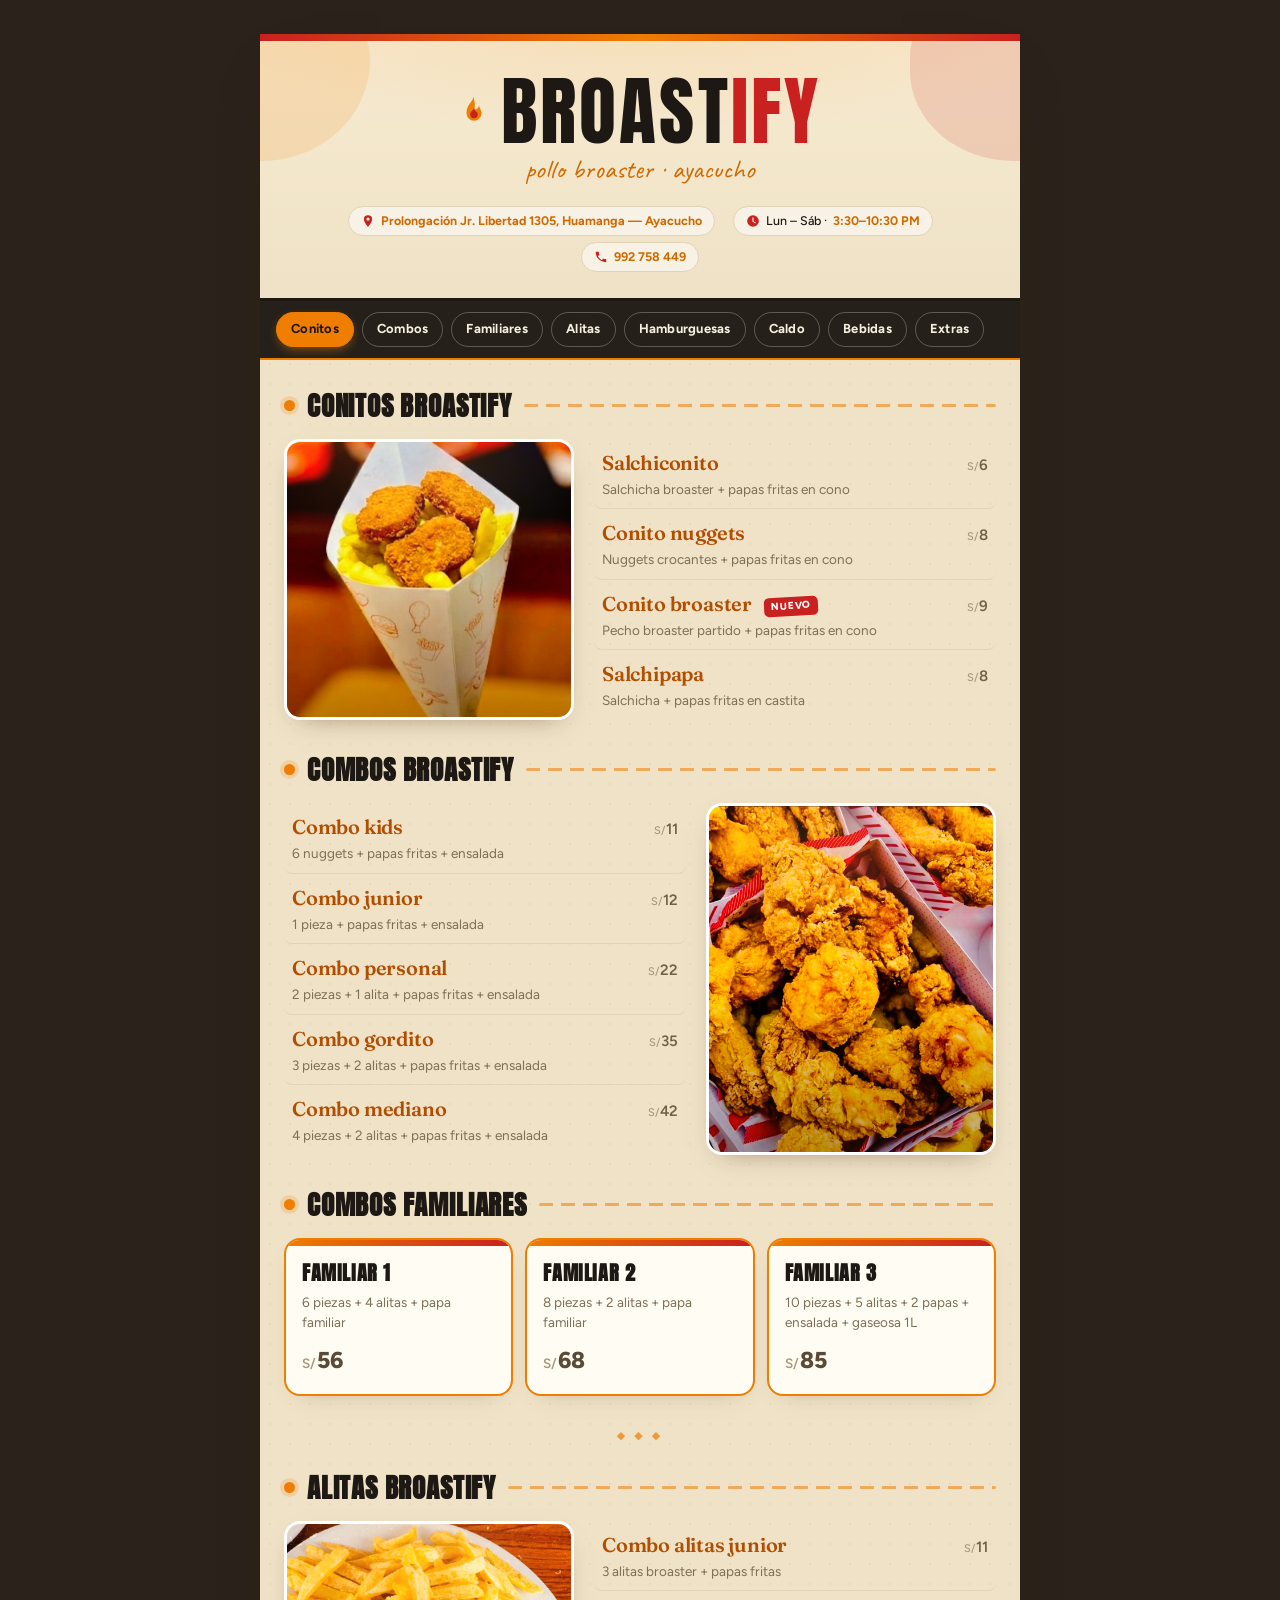
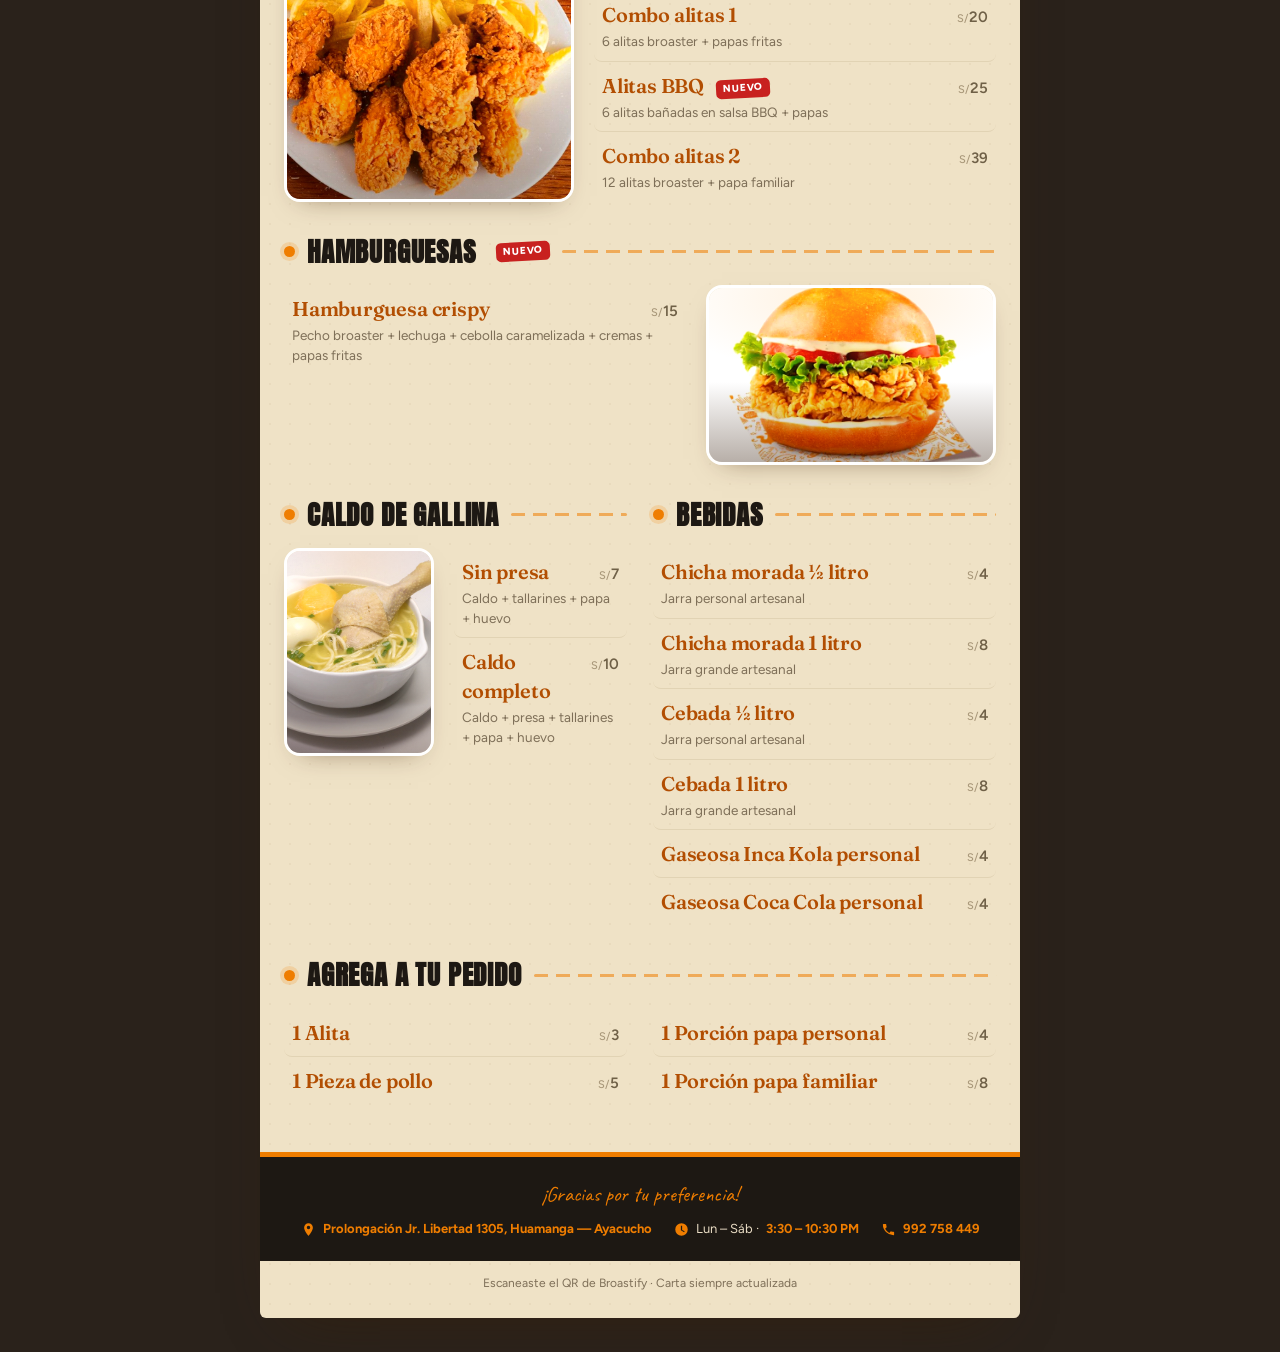
==== commit f2a3aca7: "update" ====
--- a/index.html
+++ b/index.html
@@ -4,7 +4,7 @@
 <meta charset="UTF-8">
 <meta name="viewport" content="width=device-width, initial-scale=1">
 <title>Broastify · Carta — Pollo broaster Ayacucho</title>
-<meta name="description" content="Carta de Broastify: pollo broaster, alitas, combos familiares, caldo de gallina y más. Jr. Libertad, Huamanga — Ayacucho.">
+<meta name="description" content="Carta de Broastify: pollo broaster, alitas, combos familiares, caldo de gallina y más. Prolongación Jr. Libertad 1305, Huamanga — Ayacucho.">
 <meta name="theme-color" content="#F5890A">
 <link rel="preconnect" href="https://fonts.googleapis.com">
 <link rel="preconnect" href="https://fonts.gstatic.com" crossorigin>
@@ -25,7 +25,7 @@
     </div>
     <div class="tagline">pollo broaster · ayacucho</div>
     <div class="meta">
-      <span><svg viewBox="0 0 24 24" fill="currentColor"><path d="M12 2a7 7 0 0 0-7 7c0 5 7 13 7 13s7-8 7-13a7 7 0 0 0-7-7Zm0 9.5A2.5 2.5 0 1 1 12 6a2.5 2.5 0 0 1 0 5.5Z"/></svg><b>Jr. Libertad, Huamanga — Ayacucho</b></span>
+      <span><svg viewBox="0 0 24 24" fill="currentColor"><path d="M12 2a7 7 0 0 0-7 7c0 5 7 13 7 13s7-8 7-13a7 7 0 0 0-7-7Zm0 9.5A2.5 2.5 0 1 1 12 6a2.5 2.5 0 0 1 0 5.5Z"/></svg><b>Prolongación Jr. Libertad 1305, Huamanga — Ayacucho</b></span>
       <span><svg viewBox="0 0 24 24" fill="currentColor"><path d="M12 2a10 10 0 1 0 0 20 10 10 0 0 0 0-20Zm1 10.6 4 2.3-.8 1.4L11 13V6h2v6.6Z"/></svg>Lun – Sáb · <b>3:30–10:30 PM</b></span>
       <span><svg viewBox="0 0 24 24" fill="currentColor"><path d="M6.6 10.8a15 15 0 0 0 6.6 6.6l2.2-2.2c.3-.3.7-.4 1-.2 1.2.4 2.4.6 3.6.6.6 0 1 .4 1 1V20c0 .6-.4 1-1 1A17 17 0 0 1 3 4c0-.6.4-1 1-1h3.4c.6 0 1 .4 1 1 0 1.3.2 2.5.6 3.6.1.4 0 .8-.3 1l-2.1 2.2Z"/></svg><b>992 758 449</b></span>
     </div>
@@ -158,7 +158,7 @@
   <footer class="foot">
     <div class="sign">¡Gracias por tu preferencia!</div>
     <div class="row">
-      <span><svg viewBox="0 0 24 24" fill="currentColor"><path d="M12 2a7 7 0 0 0-7 7c0 5 7 13 7 13s7-8 7-13a7 7 0 0 0-7-7Zm0 9.5A2.5 2.5 0 1 1 12 6a2.5 2.5 0 0 1 0 5.5Z"/></svg><b>Jr. Libertad, Huamanga — Ayacucho</b></span>
+      <span><svg viewBox="0 0 24 24" fill="currentColor"><path d="M12 2a7 7 0 0 0-7 7c0 5 7 13 7 13s7-8 7-13a7 7 0 0 0-7-7Zm0 9.5A2.5 2.5 0 1 1 12 6a2.5 2.5 0 0 1 0 5.5Z"/></svg><b>Prolongación Jr. Libertad 1305, Huamanga — Ayacucho</b></span>
       <span><svg viewBox="0 0 24 24" fill="currentColor"><path d="M12 2a10 10 0 1 0 0 20 10 10 0 0 0 0-20Zm1 10.6 4 2.3-.8 1.4L11 13V6h2v6.6Z"/></svg>Lun – Sáb · <b>3:30 – 10:30 PM</b></span>
       <span><svg viewBox="0 0 24 24" fill="currentColor"><path d="M6.6 10.8a15 15 0 0 0 6.6 6.6l2.2-2.2c.3-.3.7-.4 1-.2 1.2.4 2.4.6 3.6.6.6 0 1 .4 1 1V20c0 .6-.4 1-1 1A17 17 0 0 1 3 4c0-.6.4-1 1-1h3.4c.6 0 1 .4 1 1 0 1.3.2 2.5.6 3.6.1.4 0 .8-.3 1l-2.1 2.2Z"/></svg><b>992 758 449</b></span>
     </div>
